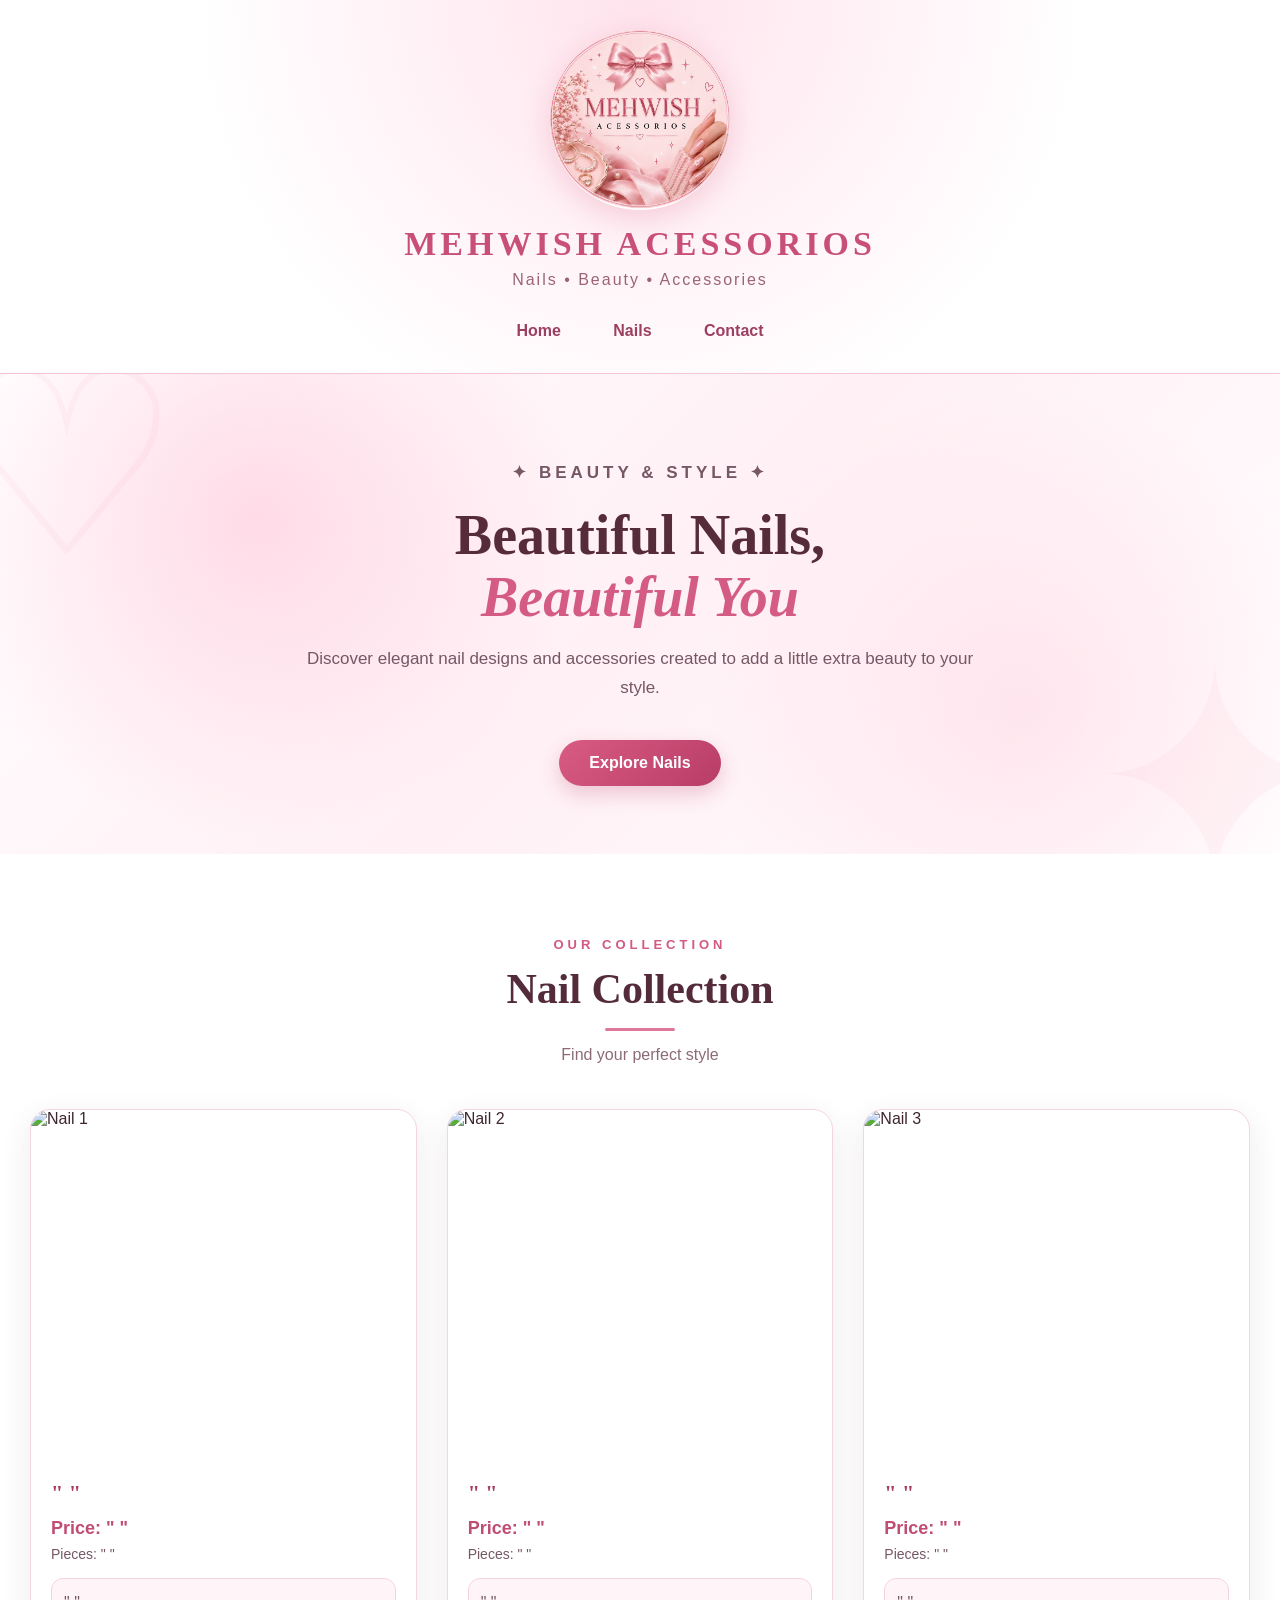
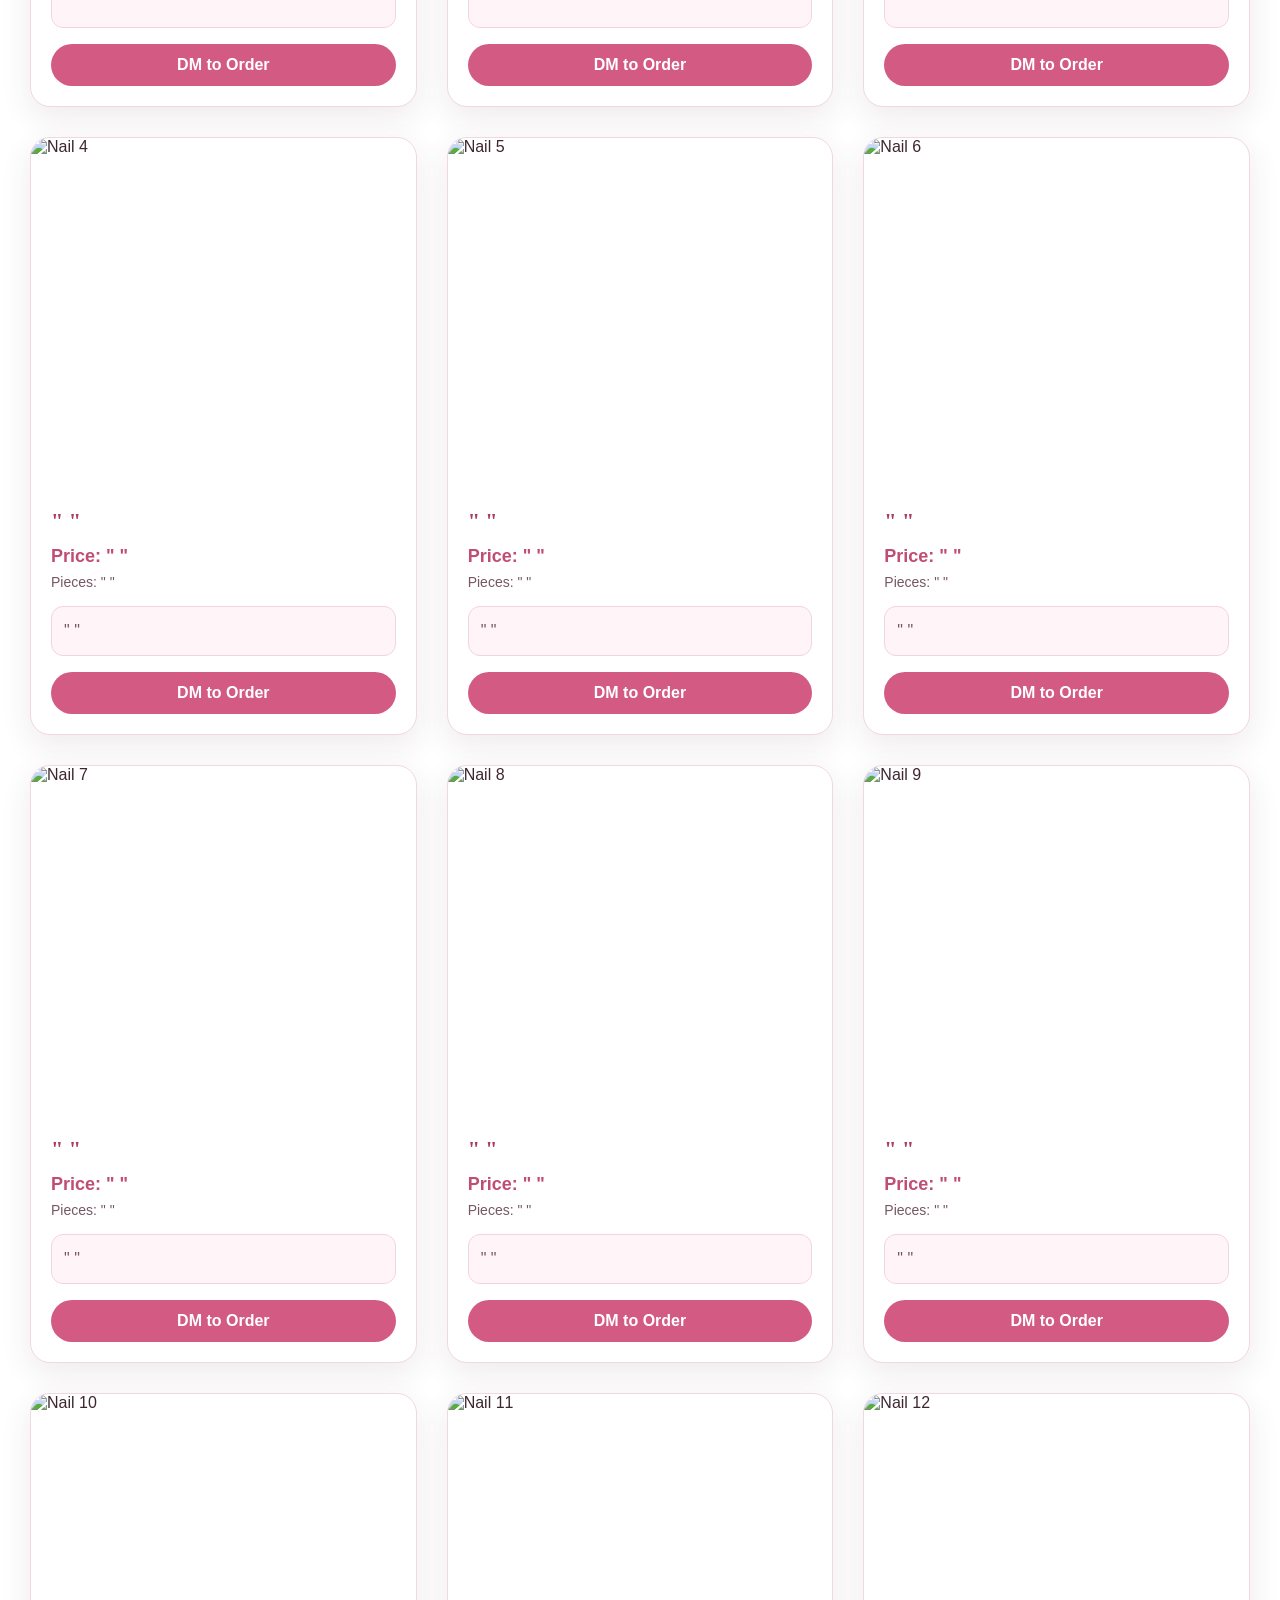
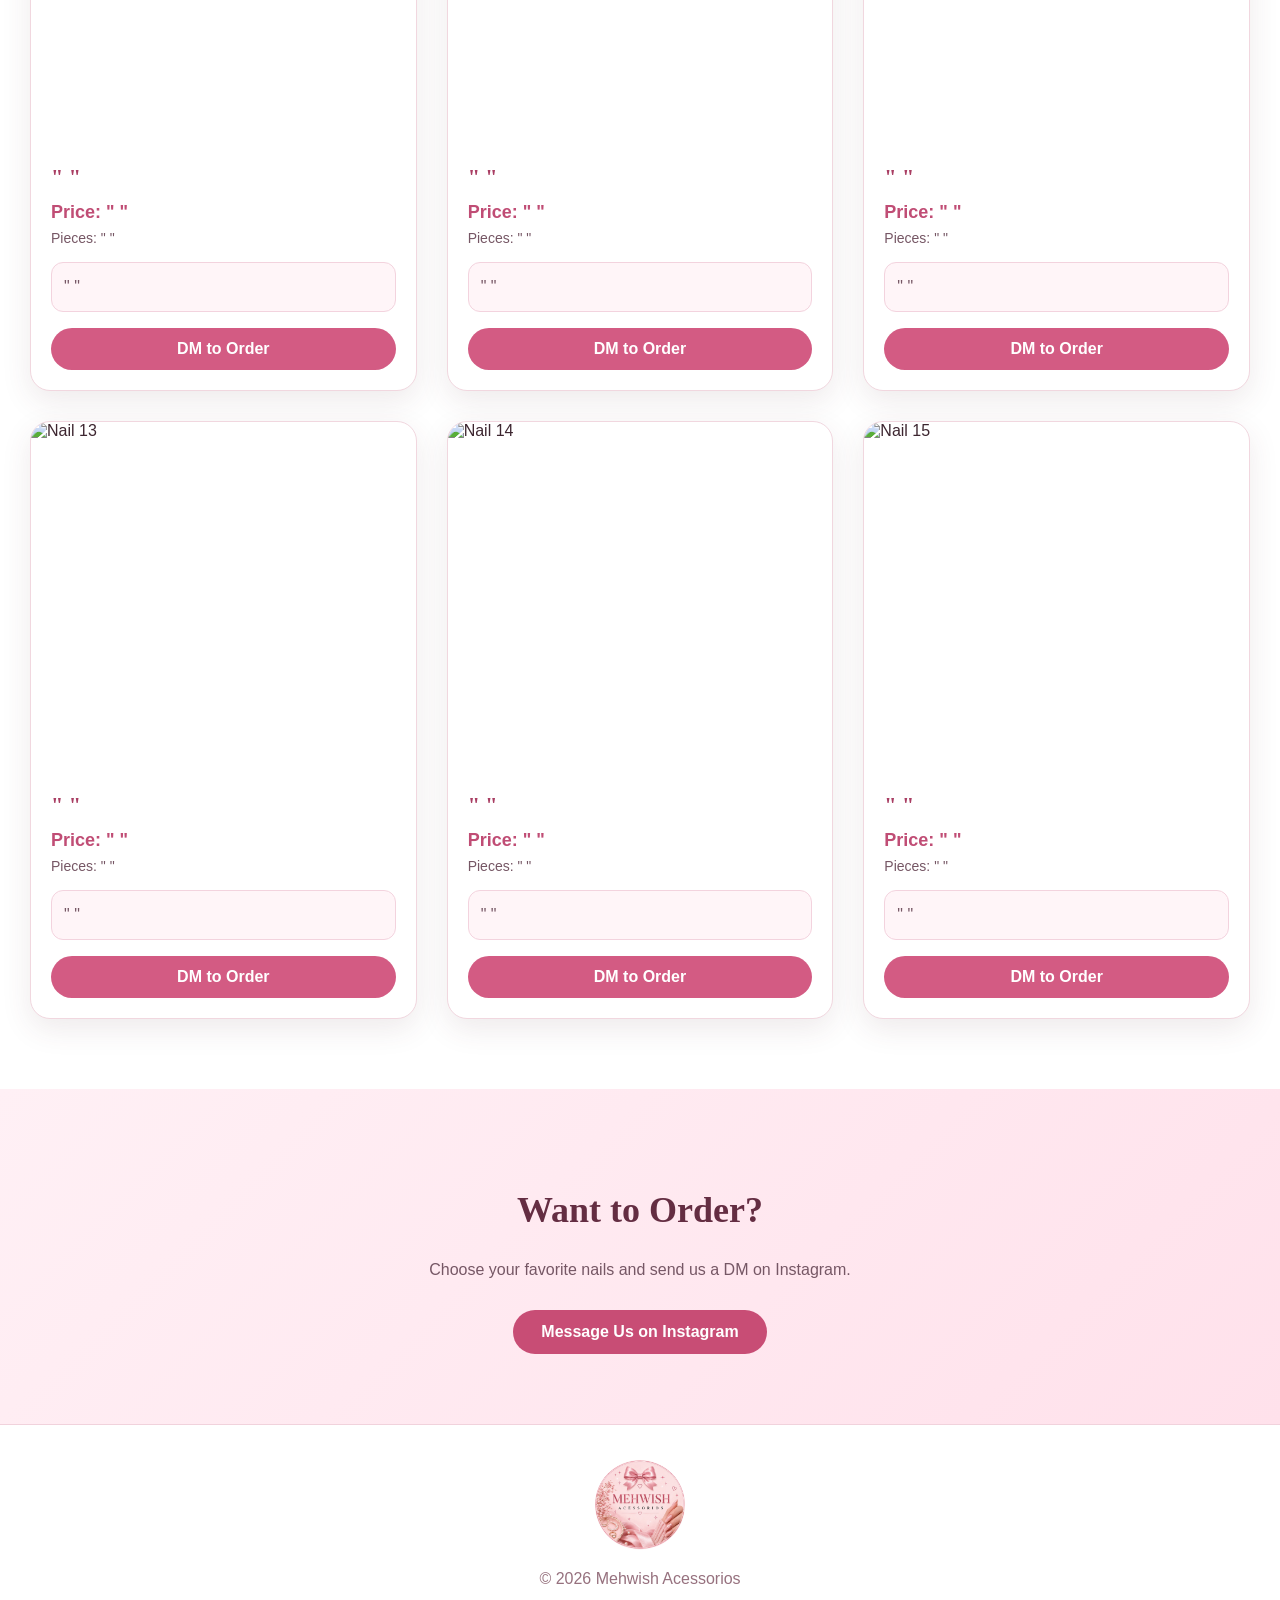
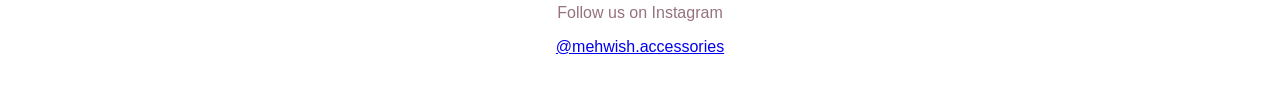
==== index.html @ 8078d049 "Update index.html" ====
<!DOCTYPE html>
<html lang="en">

<head>
  <meta charset="UTF-8">
  <meta name="viewport" content="width=device-width, initial-scale=1.0">

  <title>Mehwish Acessorios</title>

  <link rel="stylesheet" href="style.css">
</head>

<body>

<header>

  <img src="images/logo.jpg" class="logo" alt="Mehwish Acessorios">

  <h1>MEHWISH ACESSORIOS</h1>

  <p class="tagline">
    Nails • Beauty • Accessories
  </p>

  <nav>
    <a href="#home">Home</a>
    <a href="#nails">Nails</a>
    <a href="#contact">Contact</a>
  </nav>

</header>


<!-- HERO -->

<section class="hero" id="home">

  <div class="hero-content">

    <p class="small-title">
      ✦ BEAUTY & STYLE ✦
    </p>

    <h2>
      Beautiful Nails,
      <span>Beautiful You</span>
    </h2>

    <p>
      Discover elegant nail designs and accessories
      created to add a little extra beauty to your style.
    </p>

    <a href="#nails" class="hero-button">
      Explore Nails
    </a>

  </div>

</section>


<!-- NAIL COLLECTION -->

<section class="products" id="nails">

  <div class="section-heading">

    <p>OUR COLLECTION</p>

    <h2>Nail Collection</h2>

    <div class="line"></div>

    <span>
      Find your perfect style
    </span>

  </div>


  <div class="product-grid">


    <!-- NAIL 1 -->

    <div class="product-card">

      <img src="images/nail1.jpg" alt="Nail 1">

      <div class="product-info">

        <h3>" "</h3>

        <div class="price">
          Price: " "
        </div>

        <div class="pieces">
          Pieces: " "
        </div>

        <p>
          " "
        </p>

        <a
          href="https://www.instagram.com/mehwish.accessories/"
          class="buy-button"
          target="_blank">
          DM to Order
        </a>

      </div>

    </div>


    <!-- NAIL 2 -->

    <div class="product-card">

      <img src="images/nail2.jpg" alt="Nail 2">

      <div class="product-info">

        <h3>" "</h3>

        <div class="price">
          Price: " "
        </div>

        <div class="pieces">
          Pieces: " "
        </div>

        <p>
          " "
        </p>

        <a
          href="https://www.instagram.com/mehwish.accessories/"
          class="buy-button"
          target="_blank">
          DM to Order
        </a>

      </div>

    </div>


    <!-- NAIL 3 -->

    <div class="product-card">

      <img src="images/nail3.jpg" alt="Nail 3">

      <div class="product-info">

        <h3>" "</h3>

        <div class="price">
          Price: " "
        </div>

        <div class="pieces">
          Pieces: " "
        </div>

        <p>
          " "
        </p>

        <a
          href="https://www.instagram.com/mehwish.accessories/"
          class="buy-button"
          target="_blank">
          DM to Order
        </a>

      </div>

    </div>


    <!-- NAIL 4 -->

    <div class="product-card">

      <img src="images/nail4.jpg" alt="Nail 4">

      <div class="product-info">

        <h3>" "</h3>

        <div class="price">
          Price: " "
        </div>

        <div class="pieces">
          Pieces: " "
        </div>

        <p>
          " "
        </p>

        <a
          href="https://www.instagram.com/mehwish.accessories/"
          class="buy-button"
          target="_blank">
          DM to Order
        </a>

      </div>

    </div>


    <!-- NAIL 5 -->

    <div class="product-card">

      <img src="images/nail5.jpg" alt="Nail 5">

      <div class="product-info">

        <h3>" "</h3>

        <div class="price">
          Price: " "
        </div>

        <div class="pieces">
          Pieces: " "
        </div>

        <p>
          " "
        </p>

        <a
          href="https://www.instagram.com/mehwish.accessories/"
          class="buy-button"
          target="_blank">
          DM to Order
        </a>

      </div>

    </div>


    <!-- NAIL 6 -->

    <div class="product-card">

      <img src="images/nail6.jpg" alt="Nail 6">

      <div class="product-info">

        <h3>" "</h3>

        <div class="price">
          Price: " "
        </div>

        <div class="pieces">
          Pieces: " "
        </div>

        <p>
          " "
        </p>

        <a
          href="https://www.instagram.com/mehwish.accessories/"
          class="buy-button"
          target="_blank">
          DM to Order
        </a>

      </div>

    </div>


    <!-- NAIL 7 -->

    <div class="product-card">

      <img src="images/nail7.jpg" alt="Nail 7">

      <div class="product-info">

        <h3>" "</h3>

        <div class="price">
          Price: " "
        </div>

        <div class="pieces">
          Pieces: " "
        </div>

        <p>
          " "
        </p>

        <a
          href="https://www.instagram.com/mehwish.accessories/"
          class="buy-button"
          target="_blank">
          DM to Order
        </a>

      </div>

    </div>


    <!-- NAIL 8 -->

    <div class="product-card">

      <img src="images/nail8.jpg" alt="Nail 8">

      <div class="product-info">

        <h3>" "</h3>

        <div class="price">
          Price: " "
        </div>

        <div class="pieces">
          Pieces: " "
        </div>

        <p>
          " "
        </p>

        <a
          href="https://www.instagram.com/mehwish.accessories/"
          class="buy-button"
          target="_blank">
          DM to Order
        </a>

      </div>

    </div>


    <!-- NAIL 9 -->

    <div class="product-card">

      <img src="images/nail9.jpg" alt="Nail 9">

      <div class="product-info">

        <h3>" "</h3>

        <div class="price">
          Price: " "
        </div>

        <div class="pieces">
          Pieces: " "
        </div>

        <p>
          " "
        </p>

        <a
          href="https://www.instagram.com/mehwish.accessories/"
          class="buy-button"
          target="_blank">
          DM to Order
        </a>

      </div>

    </div>


    <!-- NAIL 10 -->

    <div class="product-card">

      <img src="images/nail10.jpg" alt="Nail 10">

      <div class="product-info">

        <h3>" "</h3>

        <div class="price">
          Price: " "
        </div>

        <div class="pieces">
          Pieces: " "
        </div>

        <p>
          " "
        </p>

        <a
          href="https://www.instagram.com/mehwish.accessories/"
          class="buy-button"
          target="_blank">
          DM to Order
        </a>

      </div>

    </div>


    <!-- NAIL 11 -->

    <div class="product-card">

      <img src="images/nail11.jpg" alt="Nail 11">

      <div class="product-info">

        <h3>" "</h3>

        <div class="price">
          Price: " "
        </div>

        <div class="pieces">
          Pieces: " "
        </div>

        <p>
          " "
        </p>

        <a
          href="https://www.instagram.com/mehwish.accessories/"
          class="buy-button"
          target="_blank">
          DM to Order
        </a>

      </div>

    </div>


    <!-- NAIL 12 -->

    <div class="product-card">

      <img src="images/nail12.jpg" alt="Nail 12">

      <div class="product-info">

        <h3>" "</h3>

        <div class="price">
          Price: " "
        </div>

        <div class="pieces">
          Pieces: " "
        </div>

        <p>
          " "
        </p>

        <a
          href="https://www.instagram.com/mehwish.accessories/"
          class="buy-button"
          target="_blank">
          DM to Order
        </a>

      </div>

    </div>


    <!-- NAIL 13 -->

    <div class="product-card">

      <img src="images/nail13.jpg" alt="Nail 13">

      <div class="product-info">

        <h3>" "</h3>

        <div class="price">
          Price: " "
        </div>

        <div class="pieces">
          Pieces: " "
        </div>

        <p>
          " "
        </p>

        <a
          href="https://www.instagram.com/mehwish.accessories/"
          class="buy-button"
          target="_blank">
          DM to Order
        </a>

      </div>

    </div>


    <!-- NAIL 14 -->

    <div class="product-card">

      <img src="images/nail14.jpg" alt="Nail 14">

      <div class="product-info">

        <h3>" "</h3>

        <div class="price">
          Price: " "
        </div>

        <div class="pieces">
          Pieces: " "
        </div>

        <p>
          " "
        </p>

        <a
          href="https://www.instagram.com/mehwish.accessories/"
          class="buy-button"
          target="_blank">
          DM to Order
        </a>

      </div>

    </div>


    <!-- NAIL 15 -->

    <div class="product-card">

      <img src="images/nail15.jpg" alt="Nail 15">

      <div class="product-info">

        <h3>" "</h3>

        <div class="price">
          Price: " "
        </div>

        <div class="pieces">
          Pieces: " "
        </div>

        <p>
          " "
        </p>

        <a
          href="https://www.instagram.com/mehwish.accessories/"
          class="buy-button"
          target="_blank">
          DM to Order
        </a>

      </div>

    </div>


  </div>

</section>


<!-- CONTACT -->

<section class="contact" id="contact">

  <h2>Want to Order?</h2>

  <p>
    Choose your favorite nails and send us a DM on Instagram.
  </p>

  <a
    href="https://www.instagram.com/mehwish.accessories/"
    class="contact-button"
    target="_blank">
    Message Us on Instagram
  </a>

</section>


<!-- FOOTER -->

<footer>

  <img src="images/logo.jpg" alt="Mehwish Acessorios">

  <p>
    © 2026 Mehwish Acessorios
  </p>

  <p>
    Follow us on Instagram
  </p>

  <a
    href="https://www.instagram.com/mehwish.accessories/"
    target="_blank">
    @mehwish.accessories
  </a>

</footer>


</body>
</html>
---- style.css ----
*{
  box-sizing:border-box;
}

html{
  scroll-behavior:smooth;
}

body{
  margin:0;
  font-family:Arial, Helvetica, sans-serif;
  background:#fffafb;
  color:#3d2630;
}


/* HEADER */

header{
  text-align:center;
  padding:30px 20px 20px;
  background:
    radial-gradient(circle at top,#ffe4ed,#ffffff 60%);
  border-bottom:1px solid #f3c5d3;
}

.logo{
  width:180px;
  height:180px;
  object-fit:cover;
  border-radius:50%;
  display:block;
  margin:0 auto 15px;
  box-shadow:0 8px 30px rgba(214,92,130,0.25);
}

header h1{
  margin:5px 0;
  font-family:Georgia,serif;
  font-size:34px;
  letter-spacing:4px;
  color:#c84f78;
}

.tagline{
  color:#9b6476;
  margin:8px 0 20px;
  letter-spacing:2px;
}


/* NAVIGATION */

nav{
  margin-top:15px;
}

nav a{
  display:inline-block;
  text-decoration:none;
  color:#9d3f61;
  font-weight:bold;
  margin:5px 12px;
  padding:8px 12px;
  border-radius:20px;
  transition:.3s;
}

nav a:hover{
  background:#f9d6e2;
  color:#b52f5b;
}


/* HERO */

.hero{
  min-height:480px;
  display:flex;
  align-items:center;
  justify-content:center;
  text-align:center;
  padding:60px 20px;

  background:
    radial-gradient(circle at 20% 30%,rgba(255,184,207,.45),transparent 30%),
    radial-gradient(circle at 80% 70%,rgba(255,211,225,.5),transparent 30%),
    linear-gradient(135deg,#fff,#fff0f5,#ffffff);

  position:relative;
  overflow:hidden;
}

.hero::before{
  content:"♡";
  position:absolute;
  font-size:260px;
  color:rgba(224,108,145,.06);
  left:-50px;
  top:-60px;
}

.hero::after{
  content:"✦";
  position:absolute;
  font-size:300px;
  color:rgba(224,108,145,.05);
  right:-60px;
  bottom:-100px;
}

.hero-content{
  max-width:700px;
  position:relative;
  z-index:2;
}

.small-title{
  color:#c34f78;
  font-weight:bold;
  letter-spacing:4px;
}

.hero h2{
  font-family:Georgia,serif;
  font-size:56px;
  line-height:1.1;
  margin:15px 0;
  color:#562b3a;
}

.hero h2 span{
  display:block;
  color:#d45c84;
  font-style:italic;
}

.hero p{
  color:#765765;
  font-size:17px;
  line-height:1.7;
}

.hero-button{
  display:inline-block;
  margin-top:20px;
  padding:14px 30px;
  background:linear-gradient(135deg,#d85b83,#b83d66);
  color:white;
  text-decoration:none;
  border-radius:30px;
  font-weight:bold;
  box-shadow:0 8px 20px rgba(184,61,102,.25);
  transition:.3s;
}

.hero-button:hover{
  transform:translateY(-3px);
  box-shadow:0 12px 25px rgba(184,61,102,.35);
}


/* SECTION */

.products{
  padding:70px 30px;
  background:#fff;
}

.section-heading{
  text-align:center;
  margin-bottom:45px;
}

.section-heading p{
  color:#d25a80;
  letter-spacing:4px;
  font-size:13px;
  font-weight:bold;
}

.section-heading h2{
  font-family:Georgia,serif;
  font-size:42px;
  color:#542b3b;
  margin:8px 0;
}

.section-heading span{
  color:#8c6b77;
}

.line{
  width:70px;
  height:3px;
  background:#df7798;
  margin:15px auto;
  border-radius:10px;
}


/* PRODUCTS */

.product-grid{
  max-width:1250px;
  margin:auto;

  display:grid;
  grid-template-columns:repeat(3,1fr);
  gap:30px;
}

.product-card{
  background:white;
  border-radius:20px;
  overflow:hidden;
  border:1px solid #f1d7df;
  box-shadow:0 10px 30px rgba(92,45,62,.10);
  transition:.35s;
}

.product-card:hover{
  transform:translateY(-8px);
  box-shadow:0 18px 40px rgba(196,79,120,.18);
}

.product-card > img{
  width:100%;
  height:350px;
  object-fit:cover;
  display:block;
}

.product-info{
  padding:20px;
}

.product-info h3{
  margin:0 0 12px;
  color:#a93e63;
  font-family:Georgia,serif;
  font-size:22px;
}

.price{
  color:#c04d75;
  font-weight:bold;
  font-size:18px;
  margin-bottom:7px;
}

.pieces{
  color:#765765;
  font-size:14px;
  margin-bottom:12px;
}

.product-info p{
  min-height:45px;
  background:#fff5f8;
  border:1px solid #f3d3de;
  border-radius:12px;
  padding:12px;
  color:#765765;
  line-height:1.5;
}


/* BUY BUTTON */

.buy-button{
  display:block;
  text-align:center;
  padding:12px;
  margin-top:15px;
  background:#d35b83;
  color:white;
  text-decoration:none;
  border-radius:25px;
  font-weight:bold;
  transition:.3s;
}

.buy-button:hover{
  background:#b83f68;
}


/* CONTACT */

.contact{
  text-align:center;
  padding:70px 20px;
  background:
    linear-gradient(135deg,#fff0f5,#ffe1eb);
}

.contact h2{
  font-family:Georgia,serif;
  color:#642d42;
  font-size:36px;
}

.contact p{
  color:#765765;
}

.contact-button{
  display:inline-block;
  margin-top:15px;
  padding:13px 28px;
  background:#c84d75;
  color:white;
  text-decoration:none;
  border-radius:25px;
  font-weight:bold;
}


/* FOOTER */

footer{
  text-align:center;
  padding:35px 20px;
  background:#fff;
  border-top:1px solid #f1d2dc;
}

footer img{
  width:90px;
  height:90px;
  object-fit:cover;
  border-radius:50%;
}

footer p{
  color:#96717e;
}


/* TABLET */

@media(max-width:900px){

  .product-grid{
    grid-template-columns:repeat(2,1fr);
  }

  .hero h2{
    font-size:45px;
  }

}


/* PHONE */

@media(max-width:600px){

  header h1{
    font-size:25px;
    letter-spacing:2px;
  }

  .logo{
    width:140px;
    height:140px;
  }

  nav a{
    margin:3px;
  }

  .hero{
    min-height:400px;
  }

  .hero h2{
    font-size:38px;
  }

  .hero p{
    font-size:15px;
  }

  .products{
    padding:50px 15px;
  }

  .section-heading h2{
    font-size:34px;
  }

  .product-grid{
    grid-template-columns:1fr;
  }

  .product-card > img{
    height:380px;
  }

}
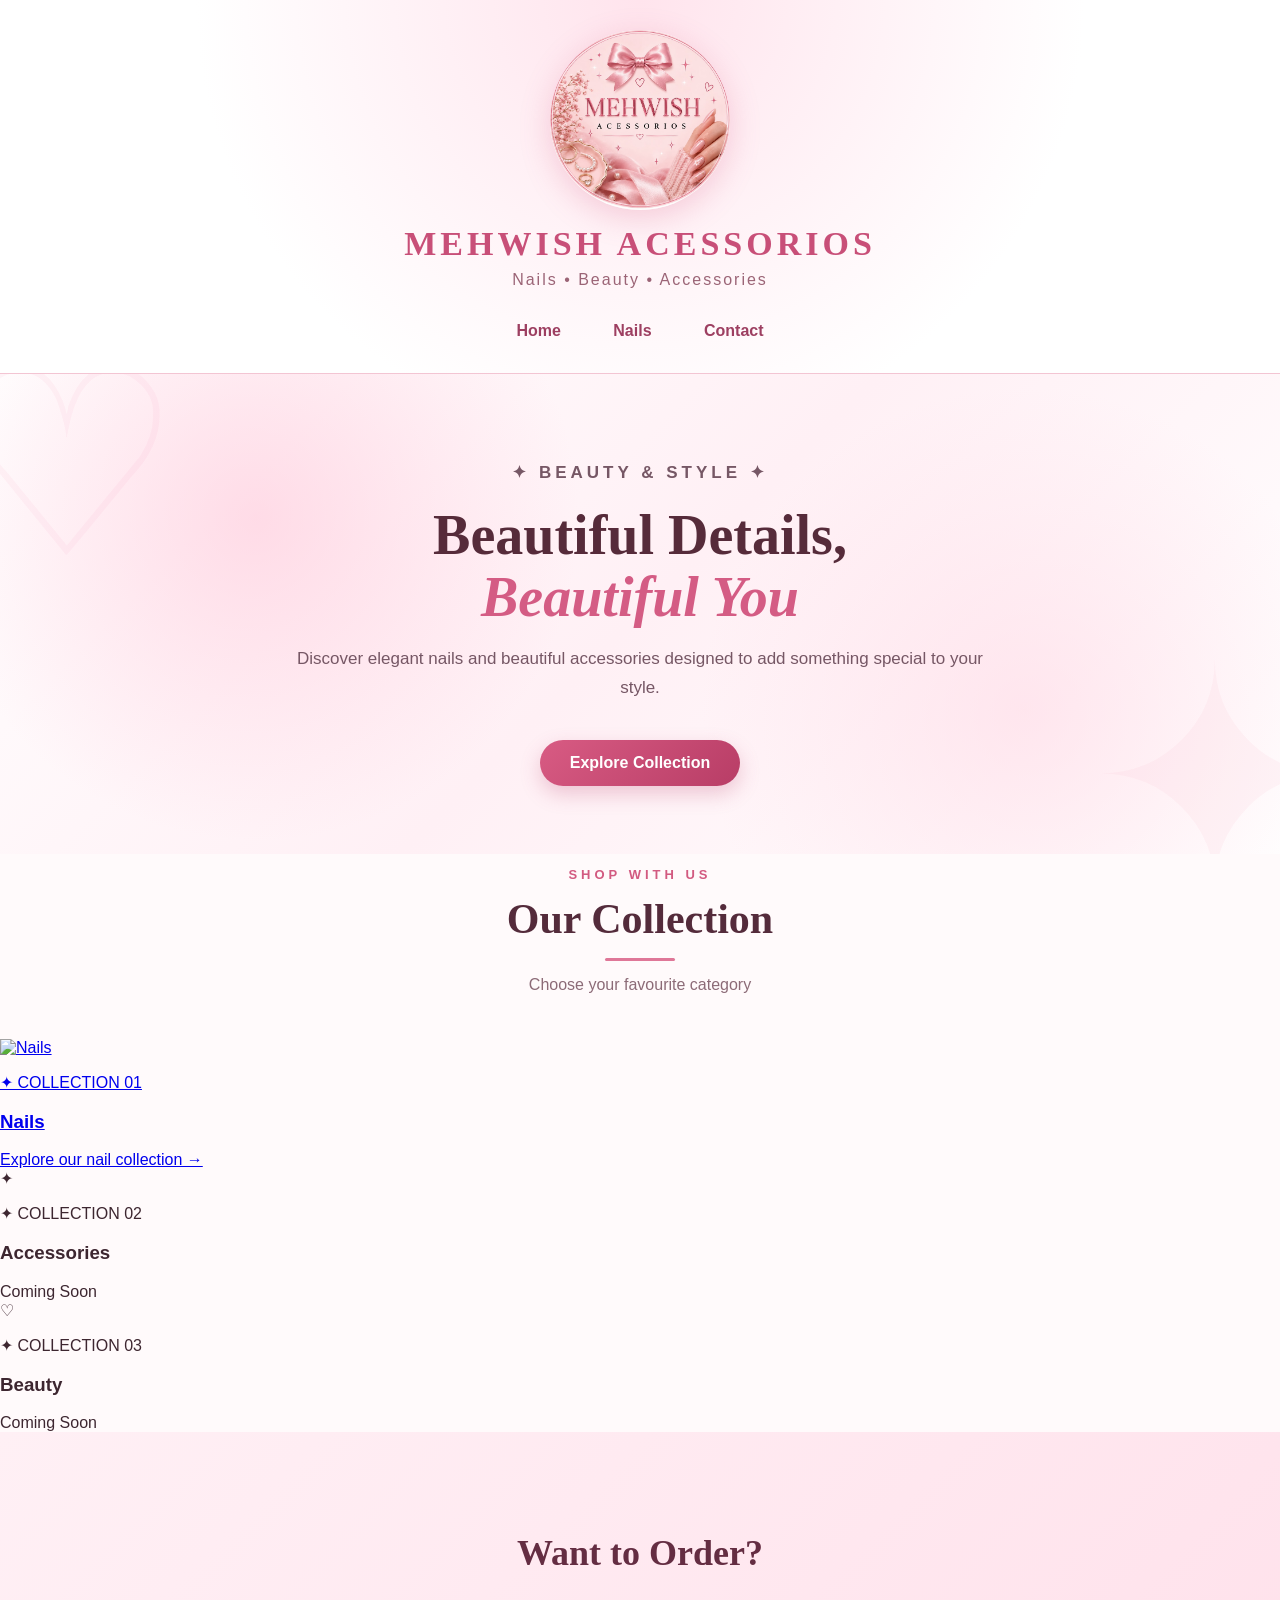
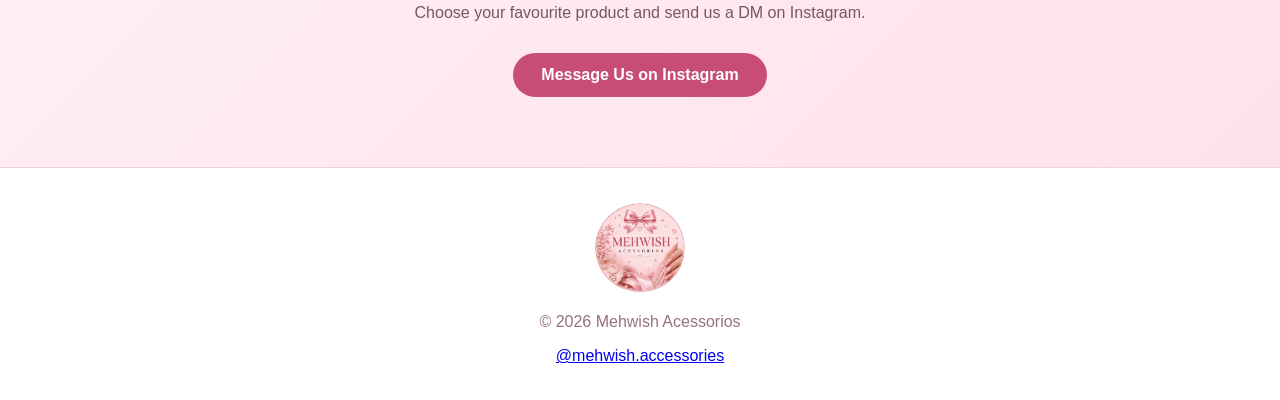
==== commit 9806f89d: "Refactor index.html for improved structure and content Updated navigation links, section titles, and" ====
--- a/index.html
+++ b/index.html
@@ -23,8 +23,8 @@
   </p>
 
   <nav>
-    <a href="#home">Home</a>
-    <a href="#nails">Nails</a>
+    <a href="index.html">Home</a>
+    <a href="nails/index.html">Nails</a>
     <a href="#contact">Contact</a>
   </nav>
 
@@ -33,7 +33,7 @@
 
 <!-- HERO -->
 
-<section class="hero" id="home">
+<section class="hero">
 
   <div class="hero-content">
 
@@ -42,17 +42,17 @@
     </p>
 
     <h2>
-      Beautiful Nails,
+      Beautiful Details,
       <span>Beautiful You</span>
     </h2>
 
     <p>
-      Discover elegant nail designs and accessories
-      created to add a little extra beauty to your style.
+      Discover elegant nails and beautiful accessories
+      designed to add something special to your style.
     </p>
 
-    <a href="#nails" class="hero-button">
-      Explore Nails
+    <a href="nails/index.html" class="hero-button">
+      Explore Collection
     </a>
 
   </div>
@@ -60,538 +60,105 @@
 </section>
 
 
-<!-- NAIL COLLECTION -->
-
-<section class="products" id="nails">
+<!-- CATEGORY -->
+
+<section class="category-section">
 
   <div class="section-heading">
 
-    <p>OUR COLLECTION</p>
-
-    <h2>Nail Collection</h2>
+    <p>SHOP WITH US</p>
+
+    <h2>Our Collection</h2>
 
     <div class="line"></div>
 
     <span>
-      Find your perfect style
+      Choose your favourite category
     </span>
 
   </div>
 
 
-  <div class="product-grid">
-
-
-    <!-- NAIL 1 -->
-
-    <div class="product-card">
-
-      <img src="images/nail1.jpg" alt="Nail 1">
-
-      <div class="product-info">
-
-        <h3>" "</h3>
-
-        <div class="price">
-          Price: " "
-        </div>
-
-        <div class="pieces">
-          Pieces: " "
-        </div>
-
-        <p>
-          " "
-        </p>
-
-        <a
-          href="https://www.instagram.com/mehwish.accessories/"
-          class="buy-button"
-          target="_blank">
-          DM to Order
-        </a>
+  <div class="category-grid">
+
+
+    <!-- NAILS -->
+
+    <a href="nails/index.html" class="category-card">
+
+      <div class="category-image">
+
+        <img
+          src="images/nail1.jpg"
+          alt="Nails">
+
+      </div>
+
+      <div class="category-content">
+
+        <p>✦ COLLECTION 01</p>
+
+        <h3>Nails</h3>
+
+        <span>
+          Explore our nail collection →
+        </span>
+
+      </div>
+
+    </a>
+
+
+    <!-- FUTURE ACCESSORIES -->
+
+    <div class="category-card coming-soon">
+
+      <div class="category-image future">
+
+        <span>✦</span>
+
+      </div>
+
+      <div class="category-content">
+
+        <p>✦ COLLECTION 02</p>
+
+        <h3>Accessories</h3>
+
+        <span>
+          Coming Soon
+        </span>
 
       </div>
 
     </div>
 
 
-    <!-- NAIL 2 -->
-
-    <div class="product-card">
-
-      <img src="images/nail2.jpg" alt="Nail 2">
-
-      <div class="product-info">
-
-        <h3>" "</h3>
-
-        <div class="price">
-          Price: " "
-        </div>
-
-        <div class="pieces">
-          Pieces: " "
-        </div>
-
-        <p>
-          " "
-        </p>
-
-        <a
-          href="https://www.instagram.com/mehwish.accessories/"
-          class="buy-button"
-          target="_blank">
-          DM to Order
-        </a>
+    <!-- FUTURE COLLECTION -->
+
+    <div class="category-card coming-soon">
+
+      <div class="category-image future">
+
+        <span>♡</span>
+
+      </div>
+
+      <div class="category-content">
+
+        <p>✦ COLLECTION 03</p>
+
+        <h3>Beauty</h3>
+
+        <span>
+          Coming Soon
+        </span>
 
       </div>
 
     </div>
 
 
-    <!-- NAIL 3 -->
-
-    <div class="product-card">
-
-      <img src="images/nail3.jpg" alt="Nail 3">
-
-      <div class="product-info">
-
-        <h3>" "</h3>
-
-        <div class="price">
-          Price: " "
-        </div>
-
-        <div class="pieces">
-          Pieces: " "
-        </div>
-
-        <p>
-          " "
-        </p>
-
-        <a
-          href="https://www.instagram.com/mehwish.accessories/"
-          class="buy-button"
-          target="_blank">
-          DM to Order
-        </a>
-
-      </div>
-
-    </div>
-
-
-    <!-- NAIL 4 -->
-
-    <div class="product-card">
-
-      <img src="images/nail4.jpg" alt="Nail 4">
-
-      <div class="product-info">
-
-        <h3>" "</h3>
-
-        <div class="price">
-          Price: " "
-        </div>
-
-        <div class="pieces">
-          Pieces: " "
-        </div>
-
-        <p>
-          " "
-        </p>
-
-        <a
-          href="https://www.instagram.com/mehwish.accessories/"
-          class="buy-button"
-          target="_blank">
-          DM to Order
-        </a>
-
-      </div>
-
-    </div>
-
-
-    <!-- NAIL 5 -->
-
-    <div class="product-card">
-
-      <img src="images/nail5.jpg" alt="Nail 5">
-
-      <div class="product-info">
-
-        <h3>" "</h3>
-
-        <div class="price">
-          Price: " "
-        </div>
-
-        <div class="pieces">
-          Pieces: " "
-        </div>
-
-        <p>
-          " "
-        </p>
-
-        <a
-          href="https://www.instagram.com/mehwish.accessories/"
-          class="buy-button"
-          target="_blank">
-          DM to Order
-        </a>
-
-      </div>
-
-    </div>
-
-
-    <!-- NAIL 6 -->
-
-    <div class="product-card">
-
-      <img src="images/nail6.jpg" alt="Nail 6">
-
-      <div class="product-info">
-
-        <h3>" "</h3>
-
-        <div class="price">
-          Price: " "
-        </div>
-
-        <div class="pieces">
-          Pieces: " "
-        </div>
-
-        <p>
-          " "
-        </p>
-
-        <a
-          href="https://www.instagram.com/mehwish.accessories/"
-          class="buy-button"
-          target="_blank">
-          DM to Order
-        </a>
-
-      </div>
-
-    </div>
-
-
-    <!-- NAIL 7 -->
-
-    <div class="product-card">
-
-      <img src="images/nail7.jpg" alt="Nail 7">
-
-      <div class="product-info">
-
-        <h3>" "</h3>
-
-        <div class="price">
-          Price: " "
-        </div>
-
-        <div class="pieces">
-          Pieces: " "
-        </div>
-
-        <p>
-          " "
-        </p>
-
-        <a
-          href="https://www.instagram.com/mehwish.accessories/"
-          class="buy-button"
-          target="_blank">
-          DM to Order
-        </a>
-
-      </div>
-
-    </div>
-
-
-    <!-- NAIL 8 -->
-
-    <div class="product-card">
-
-      <img src="images/nail8.jpg" alt="Nail 8">
-
-      <div class="product-info">
-
-        <h3>" "</h3>
-
-        <div class="price">
-          Price: " "
-        </div>
-
-        <div class="pieces">
-          Pieces: " "
-        </div>
-
-        <p>
-          " "
-        </p>
-
-        <a
-          href="https://www.instagram.com/mehwish.accessories/"
-          class="buy-button"
-          target="_blank">
-          DM to Order
-        </a>
-
-      </div>
-
-    </div>
-
-
-    <!-- NAIL 9 -->
-
-    <div class="product-card">
-
-      <img src="images/nail9.jpg" alt="Nail 9">
-
-      <div class="product-info">
-
-        <h3>" "</h3>
-
-        <div class="price">
-          Price: " "
-        </div>
-
-        <div class="pieces">
-          Pieces: " "
-        </div>
-
-        <p>
-          " "
-        </p>
-
-        <a
-          href="https://www.instagram.com/mehwish.accessories/"
-          class="buy-button"
-          target="_blank">
-          DM to Order
-        </a>
-
-      </div>
-
-    </div>
-
-
-    <!-- NAIL 10 -->
-
-    <div class="product-card">
-
-      <img src="images/nail10.jpg" alt="Nail 10">
-
-      <div class="product-info">
-
-        <h3>" "</h3>
-
-        <div class="price">
-          Price: " "
-        </div>
-
-        <div class="pieces">
-          Pieces: " "
-        </div>
-
-        <p>
-          " "
-        </p>
-
-        <a
-          href="https://www.instagram.com/mehwish.accessories/"
-          class="buy-button"
-          target="_blank">
-          DM to Order
-        </a>
-
-      </div>
-
-    </div>
-
-
-    <!-- NAIL 11 -->
-
-    <div class="product-card">
-
-      <img src="images/nail11.jpg" alt="Nail 11">
-
-      <div class="product-info">
-
-        <h3>" "</h3>
-
-        <div class="price">
-          Price: " "
-        </div>
-
-        <div class="pieces">
-          Pieces: " "
-        </div>
-
-        <p>
-          " "
-        </p>
-
-        <a
-          href="https://www.instagram.com/mehwish.accessories/"
-          class="buy-button"
-          target="_blank">
-          DM to Order
-        </a>
-
-      </div>
-
-    </div>
-
-
-    <!-- NAIL 12 -->
-
-    <div class="product-card">
-
-      <img src="images/nail12.jpg" alt="Nail 12">
-
-      <div class="product-info">
-
-        <h3>" "</h3>
-
-        <div class="price">
-          Price: " "
-        </div>
-
-        <div class="pieces">
-          Pieces: " "
-        </div>
-
-        <p>
-          " "
-        </p>
-
-        <a
-          href="https://www.instagram.com/mehwish.accessories/"
-          class="buy-button"
-          target="_blank">
-          DM to Order
-        </a>
-
-      </div>
-
-    </div>
-
-
-    <!-- NAIL 13 -->
-
-    <div class="product-card">
-
-      <img src="images/nail13.jpg" alt="Nail 13">
-
-      <div class="product-info">
-
-        <h3>" "</h3>
-
-        <div class="price">
-          Price: " "
-        </div>
-
-        <div class="pieces">
-          Pieces: " "
-        </div>
-
-        <p>
-          " "
-        </p>
-
-        <a
-          href="https://www.instagram.com/mehwish.accessories/"
-          class="buy-button"
-          target="_blank">
-          DM to Order
-        </a>
-
-      </div>
-
-    </div>
-
-
-    <!-- NAIL 14 -->
-
-    <div class="product-card">
-
-      <img src="images/nail14.jpg" alt="Nail 14">
-
-      <div class="product-info">
-
-        <h3>" "</h3>
-
-        <div class="price">
-          Price: " "
-        </div>
-
-        <div class="pieces">
-          Pieces: " "
-        </div>
-
-        <p>
-          " "
-        </p>
-
-        <a
-          href="https://www.instagram.com/mehwish.accessories/"
-          class="buy-button"
-          target="_blank">
-          DM to Order
-        </a>
-
-      </div>
-
-    </div>
-
-
-    <!-- NAIL 15 -->
-
-    <div class="product-card">
-
-      <img src="images/nail15.jpg" alt="Nail 15">
-
-      <div class="product-info">
-
-        <h3>" "</h3>
-
-        <div class="price">
-          Price: " "
-        </div>
-
-        <div class="pieces">
-          Pieces: " "
-        </div>
-
-        <p>
-          " "
-        </p>
-
-        <a
-          href="https://www.instagram.com/mehwish.accessories/"
-          class="buy-button"
-          target="_blank">
-          DM to Order
-        </a>
-
-      </div>
-
-    </div>
-
-
   </div>
 
 </section>
@@ -604,14 +171,16 @@
   <h2>Want to Order?</h2>
 
   <p>
-    Choose your favorite nails and send us a DM on Instagram.
+    Choose your favourite product and send us a DM on Instagram.
   </p>
 
   <a
     href="https://www.instagram.com/mehwish.accessories/"
     class="contact-button"
     target="_blank">
+
     Message Us on Instagram
+
   </a>
 
 </section>
@@ -621,20 +190,20 @@
 
 <footer>
 
-  <img src="images/logo.jpg" alt="Mehwish Acessorios">
+  <img
+    src="images/logo.jpg"
+    alt="Mehwish Acessorios">
 
   <p>
     © 2026 Mehwish Acessorios
   </p>
 
-  <p>
-    Follow us on Instagram
-  </p>
-
   <a
     href="https://www.instagram.com/mehwish.accessories/"
     target="_blank">
+
     @mehwish.accessories
+
   </a>
 
 </footer>
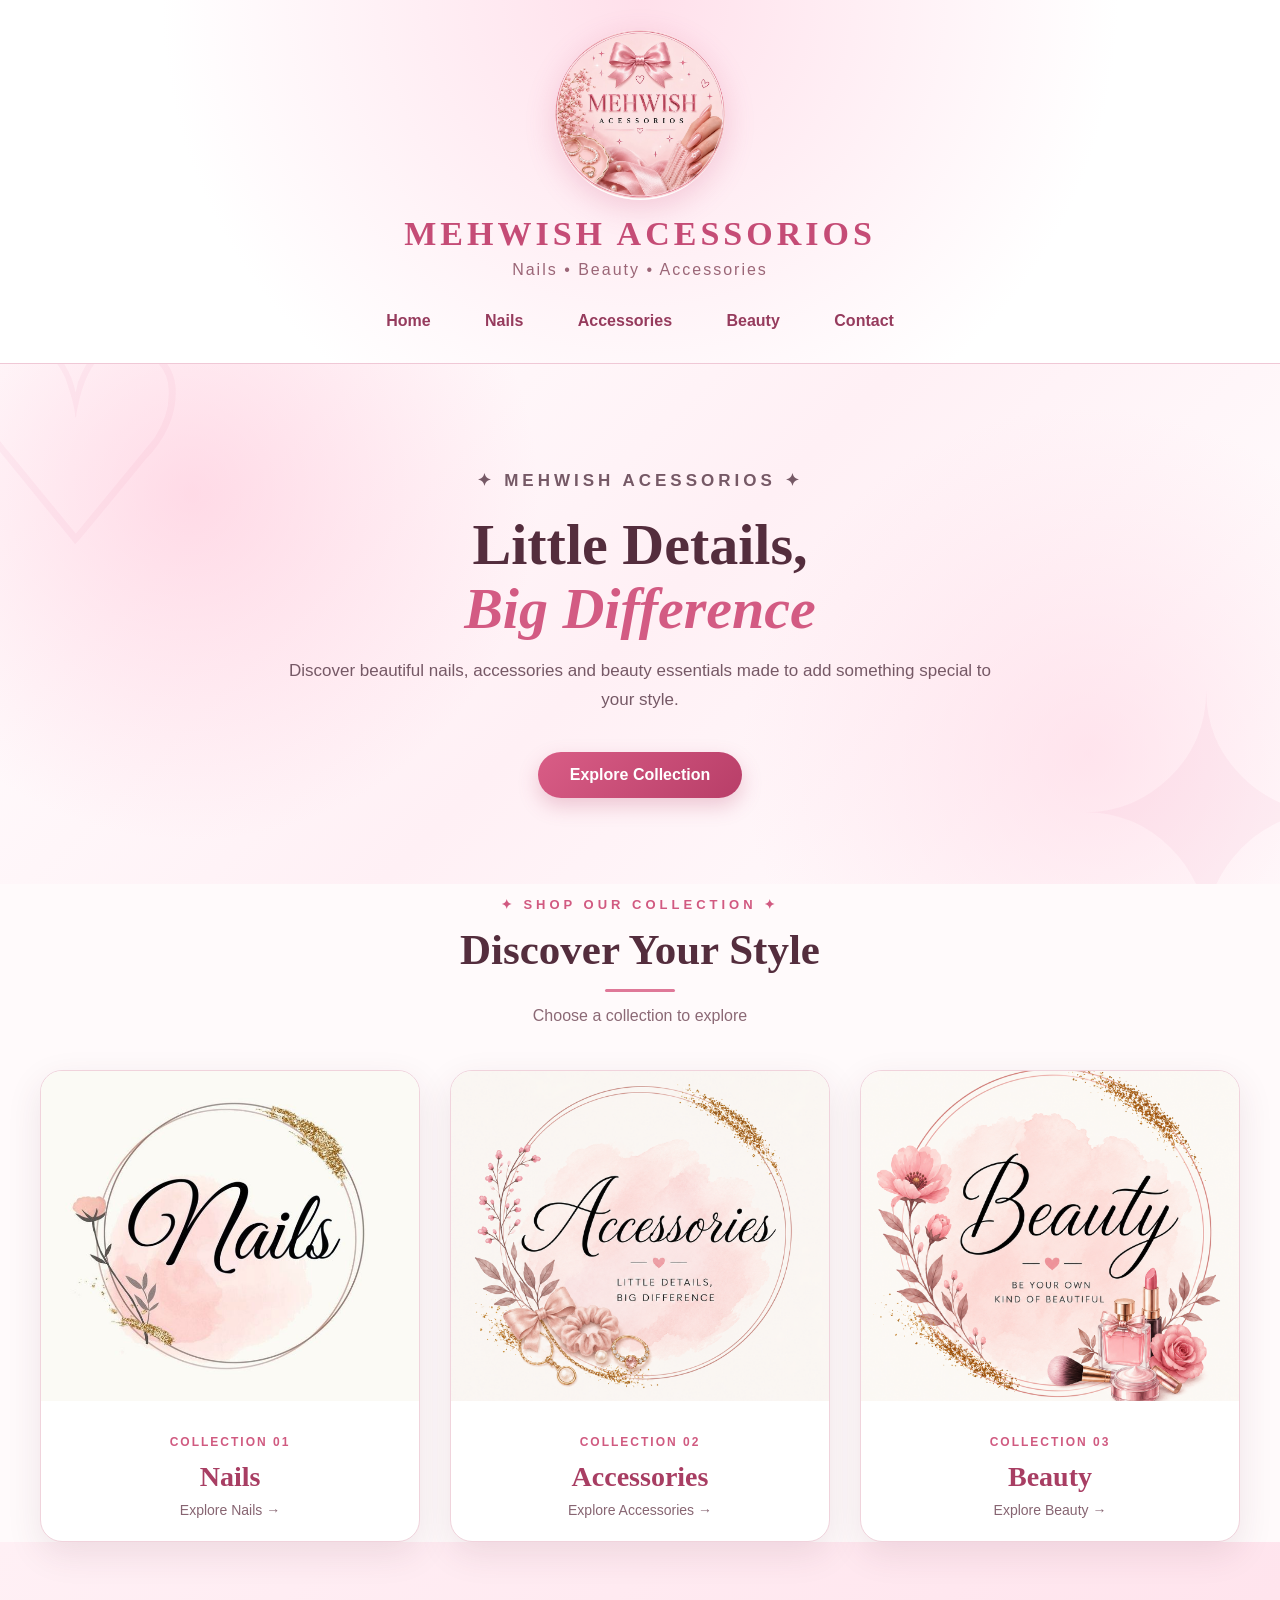
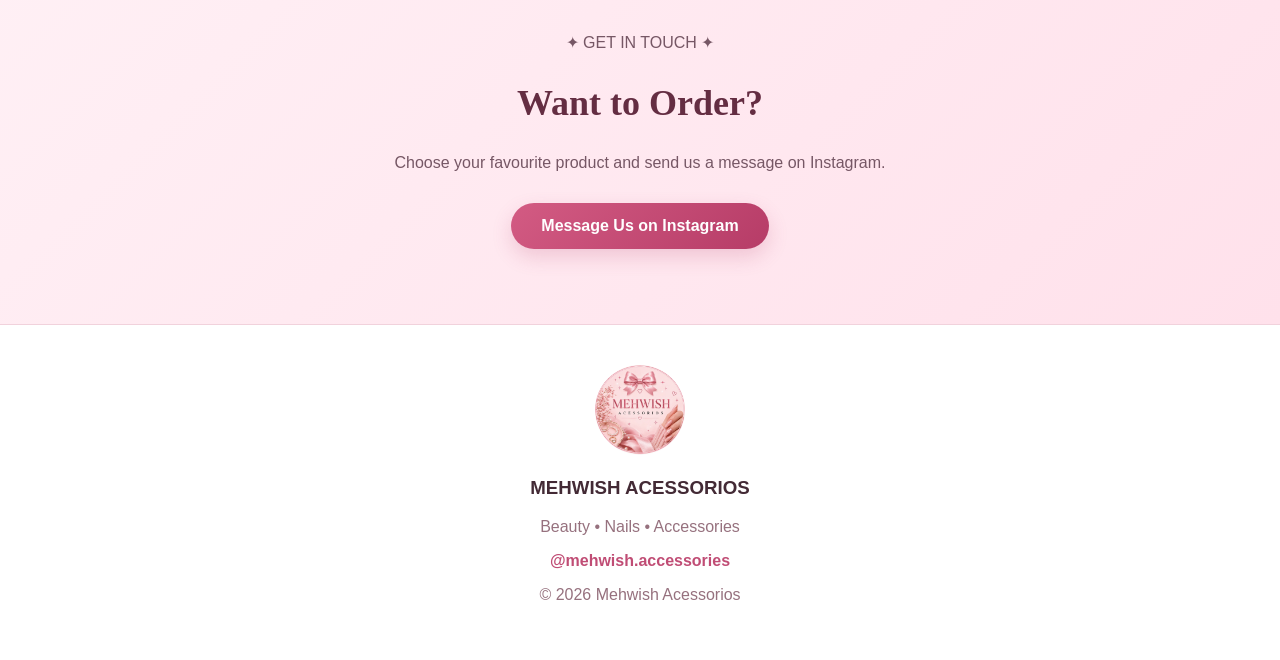
==== commit d6b1d954: "Refactor index.html for better content organization Updated various sections of the index.html file " ====
--- a/index.html
+++ b/index.html
@@ -12,9 +12,14 @@
 
 <body>
 
+<!-- HEADER -->
+
 <header>
 
-  <img src="images/logo.jpg" class="logo" alt="Mehwish Acessorios">
+  <img
+    src="images/logo.jpg"
+    class="logo"
+    alt="Mehwish Acessorios">
 
   <h1>MEHWISH ACESSORIOS</h1>
 
@@ -23,9 +28,17 @@
   </p>
 
   <nav>
+
     <a href="index.html">Home</a>
+
     <a href="nails/index.html">Nails</a>
+
+    <a href="accessories/index.html">Accessories</a>
+
+    <a href="beauty/index.html">Beauty</a>
+
     <a href="#contact">Contact</a>
+
   </nav>
 
 </header>
@@ -38,20 +51,21 @@
   <div class="hero-content">
 
     <p class="small-title">
-      ✦ BEAUTY & STYLE ✦
+      ✦ MEHWISH ACESSORIOS ✦
     </p>
 
     <h2>
-      Beautiful Details,
-      <span>Beautiful You</span>
+      Little Details,
+      <span>Big Difference</span>
     </h2>
 
     <p>
-      Discover elegant nails and beautiful accessories
-      designed to add something special to your style.
+      Discover beautiful nails, accessories
+      and beauty essentials made to add
+      something special to your style.
     </p>
 
-    <a href="nails/index.html" class="hero-button">
+    <a href="#collections" class="hero-button">
       Explore Collection
     </a>
 
@@ -60,20 +74,20 @@
 </section>
 
 
-<!-- CATEGORY -->
-
-<section class="category-section">
+<!-- COLLECTIONS -->
+
+<section class="collections" id="collections">
 
   <div class="section-heading">
 
-    <p>SHOP WITH US</p>
-
-    <h2>Our Collection</h2>
+    <p>✦ SHOP OUR COLLECTION ✦</p>
+
+    <h2>Discover Your Style</h2>
 
     <div class="line"></div>
 
     <span>
-      Choose your favourite category
+      Choose a collection to explore
     </span>
 
   </div>
@@ -84,24 +98,26 @@
 
     <!-- NAILS -->
 
-    <a href="nails/index.html" class="category-card">
+    <a
+      href="nails/index.html"
+      class="category-card">
 
       <div class="category-image">
 
         <img
-          src="images/nail1.jpg"
-          alt="Nails">
+          src="images/nails-cover.jpg"
+          alt="Nails Collection">
 
       </div>
 
       <div class="category-content">
 
-        <p>✦ COLLECTION 01</p>
+        <p>COLLECTION 01</p>
 
         <h3>Nails</h3>
 
         <span>
-          Explore our nail collection →
+          Explore Nails →
         </span>
 
       </div>
@@ -109,54 +125,62 @@
     </a>
 
 
-    <!-- FUTURE ACCESSORIES -->
-
-    <div class="category-card coming-soon">
-
-      <div class="category-image future">
-
-        <span>✦</span>
+    <!-- ACCESSORIES -->
+
+    <a
+      href="accessories/index.html"
+      class="category-card">
+
+      <div class="category-image">
+
+        <img
+          src="images/accessories-cover.jpg"
+          alt="Accessories Collection">
 
       </div>
 
       <div class="category-content">
 
-        <p>✦ COLLECTION 02</p>
+        <p>COLLECTION 02</p>
 
         <h3>Accessories</h3>
 
         <span>
-          Coming Soon
+          Explore Accessories →
         </span>
 
       </div>
 
-    </div>
-
-
-    <!-- FUTURE COLLECTION -->
-
-    <div class="category-card coming-soon">
-
-      <div class="category-image future">
-
-        <span>♡</span>
+    </a>
+
+
+    <!-- BEAUTY -->
+
+    <a
+      href="beauty/index.html"
+      class="category-card">
+
+      <div class="category-image">
+
+        <img
+          src="images/beauty-cover.jpg"
+          alt="Beauty Collection">
 
       </div>
 
       <div class="category-content">
 
-        <p>✦ COLLECTION 03</p>
+        <p>COLLECTION 03</p>
 
         <h3>Beauty</h3>
 
         <span>
-          Coming Soon
+          Explore Beauty →
         </span>
 
       </div>
 
-    </div>
+    </a>
 
 
   </div>
@@ -168,20 +192,27 @@
 
 <section class="contact" id="contact">
 
-  <h2>Want to Order?</h2>
-
-  <p>
-    Choose your favourite product and send us a DM on Instagram.
-  </p>
-
-  <a
-    href="https://www.instagram.com/mehwish.accessories/"
-    class="contact-button"
-    target="_blank">
-
-    Message Us on Instagram
-
-  </a>
+  <div class="contact-inner">
+
+    <p>✦ GET IN TOUCH ✦</p>
+
+    <h2>Want to Order?</h2>
+
+    <p>
+      Choose your favourite product
+      and send us a message on Instagram.
+    </p>
+
+    <a
+      href="https://www.instagram.com/mehwish.accessories/"
+      class="contact-button"
+      target="_blank">
+
+      Message Us on Instagram
+
+    </a>
+
+  </div>
 
 </section>
 
@@ -194,8 +225,12 @@
     src="images/logo.jpg"
     alt="Mehwish Acessorios">
 
+  <h3>
+    MEHWISH ACESSORIOS
+  </h3>
+
   <p>
-    © 2026 Mehwish Acessorios
+    Beauty • Nails • Accessories
   </p>
 
   <a
@@ -206,8 +241,13 @@
 
   </a>
 
+  <p class="copyright">
+    © 2026 Mehwish Acessorios
+  </p>
+
 </footer>
 
 
 </body>
+
 </html>
--- a/style.css
+++ b/style.css
@@ -10,46 +10,68 @@
   margin:0;
   font-family:Arial, Helvetica, sans-serif;
   background:#fffafb;
-  color:#3d2630;
-}
-
-
-/* HEADER */
+  color:#432a35;
+}
+
+
+/* =========================
+   HEADER
+========================= */
 
 header{
   text-align:center;
   padding:30px 20px 20px;
+
   background:
-    radial-gradient(circle at top,#ffe4ed,#ffffff 60%);
-  border-bottom:1px solid #f3c5d3;
+    radial-gradient(
+      circle at top,
+      #ffe0eb,
+      #ffffff 65%
+    );
+
+  border-bottom:1px solid #f0c8d6;
 }
 
 .logo{
-  width:180px;
-  height:180px;
+  width:170px;
+  height:170px;
+
   object-fit:cover;
+
   border-radius:50%;
+
   display:block;
+
   margin:0 auto 15px;
-  box-shadow:0 8px 30px rgba(214,92,130,0.25);
+
+  box-shadow:
+    0 8px 30px rgba(207,75,119,.22);
 }
 
 header h1{
   margin:5px 0;
+
   font-family:Georgia,serif;
+
   font-size:34px;
+
   letter-spacing:4px;
-  color:#c84f78;
+
+  color:#c54c76;
 }
 
 .tagline{
-  color:#9b6476;
+  color:#9b6677;
+
   margin:8px 0 20px;
+
   letter-spacing:2px;
 }
 
 
-/* NAVIGATION */
+/* =========================
+   NAVIGATION
+========================= */
 
 nav{
   margin-top:15px;
@@ -57,177 +79,426 @@
 
 nav a{
   display:inline-block;
+
   text-decoration:none;
-  color:#9d3f61;
-  font-weight:bold;
+
+  color:#963b5d;
+
+  font-weight:bold;
+
   margin:5px 12px;
-  padding:8px 12px;
-  border-radius:20px;
+
+  padding:8px 13px;
+
+  border-radius:25px;
+
   transition:.3s;
 }
 
 nav a:hover{
-  background:#f9d6e2;
-  color:#b52f5b;
-}
-
-
-/* HERO */
+  background:#f8d5e1;
+
+  color:#b72e5b;
+}
+
+
+/* =========================
+   HERO
+========================= */
 
 .hero{
-  min-height:480px;
+  min-height:520px;
+
   display:flex;
+
   align-items:center;
+
   justify-content:center;
+
   text-align:center;
-  padding:60px 20px;
+
+  padding:70px 20px;
+
+  position:relative;
+
+  overflow:hidden;
 
   background:
-    radial-gradient(circle at 20% 30%,rgba(255,184,207,.45),transparent 30%),
-    radial-gradient(circle at 80% 70%,rgba(255,211,225,.5),transparent 30%),
-    linear-gradient(135deg,#fff,#fff0f5,#ffffff);
-
-  position:relative;
-  overflow:hidden;
+
+    radial-gradient(
+      circle at 15% 25%,
+      rgba(255,180,205,.45),
+      transparent 30%
+    ),
+
+    radial-gradient(
+      circle at 85% 75%,
+      rgba(255,210,225,.55),
+      transparent 30%
+    ),
+
+    linear-gradient(
+      135deg,
+      #ffffff,
+      #fff0f5,
+      #ffffff
+    );
 }
 
 .hero::before{
   content:"♡";
+
   position:absolute;
-  font-size:260px;
-  color:rgba(224,108,145,.06);
+
   left:-50px;
-  top:-60px;
+
+  top:-80px;
+
+  font-size:280px;
+
+  color:rgba(215,91,132,.06);
 }
 
 .hero::after{
   content:"✦";
+
   position:absolute;
-  font-size:300px;
-  color:rgba(224,108,145,.05);
+
   right:-60px;
-  bottom:-100px;
+
+  bottom:-120px;
+
+  font-size:320px;
+
+  color:rgba(215,91,132,.06);
 }
 
 .hero-content{
-  max-width:700px;
+  max-width:720px;
+
   position:relative;
+
   z-index:2;
 }
 
 .small-title{
-  color:#c34f78;
-  font-weight:bold;
+  color:#c44d76;
+
+  font-weight:bold;
+
   letter-spacing:4px;
 }
 
 .hero h2{
   font-family:Georgia,serif;
-  font-size:56px;
+
+  font-size:58px;
+
   line-height:1.1;
+
   margin:15px 0;
-  color:#562b3a;
+
+  color:#542d3d;
 }
 
 .hero h2 span{
   display:block;
-  color:#d45c84;
+
+  color:#d35b83;
+
   font-style:italic;
 }
 
 .hero p{
-  color:#765765;
+  color:#765966;
+
   font-size:17px;
+
   line-height:1.7;
 }
 
 .hero-button{
   display:inline-block;
+
   margin-top:20px;
-  padding:14px 30px;
-  background:linear-gradient(135deg,#d85b83,#b83d66);
+
+  padding:14px 32px;
+
+  background:
+    linear-gradient(
+      135deg,
+      #d95d86,
+      #b83e68
+    );
+
   color:white;
+
   text-decoration:none;
+
   border-radius:30px;
-  font-weight:bold;
-  box-shadow:0 8px 20px rgba(184,61,102,.25);
+
+  font-weight:bold;
+
+  box-shadow:
+    0 8px 20px rgba(184,62,104,.25);
+
   transition:.3s;
 }
 
 .hero-button:hover{
-  transform:translateY(-3px);
-  box-shadow:0 12px 25px rgba(184,61,102,.35);
-}
-
-
-/* SECTION */
-
-.products{
-  padding:70px 30px;
-  background:#fff;
+  transform:translateY(-4px);
+
+  box-shadow:
+    0 13px 28px rgba(184,62,104,.35);
+}
+
+
+/* =========================
+   SECTION HEADING
+========================= */
+
+.category-section{
+  padding:75px 25px;
+
+  background:#ffffff;
 }
 
 .section-heading{
   text-align:center;
+
   margin-bottom:45px;
 }
 
 .section-heading p{
-  color:#d25a80;
+  color:#d15980;
+
   letter-spacing:4px;
+
   font-size:13px;
+
   font-weight:bold;
 }
 
 .section-heading h2{
   font-family:Georgia,serif;
-  font-size:42px;
-  color:#542b3b;
+
+  font-size:43px;
+
+  color:#542d3d;
+
   margin:8px 0;
 }
 
 .section-heading span{
-  color:#8c6b77;
+  color:#8b6975;
 }
 
 .line{
   width:70px;
+
   height:3px;
-  background:#df7798;
+
+  background:#df7898;
+
   margin:15px auto;
+
   border-radius:10px;
 }
 
 
-/* PRODUCTS */
+/* =========================
+   CATEGORY CARDS
+========================= */
+
+.category-grid{
+  max-width:1200px;
+
+  margin:auto;
+
+  display:grid;
+
+  grid-template-columns:
+    repeat(3,1fr);
+
+  gap:30px;
+}
+
+.category-card{
+  text-decoration:none;
+
+  background:#ffffff;
+
+  border-radius:22px;
+
+  overflow:hidden;
+
+  border:1px solid #f0d3dc;
+
+  box-shadow:
+    0 12px 35px
+    rgba(89,42,60,.10);
+
+  transition:.35s;
+
+  color:#432a35;
+}
+
+.category-card:hover{
+  transform:translateY(-9px);
+
+  box-shadow:
+    0 20px 45px
+    rgba(196,77,119,.18);
+}
+
+.category-image{
+  height:330px;
+
+  overflow:hidden;
+
+  background:#fff1f5;
+}
+
+.category-image img{
+  width:100%;
+
+  height:100%;
+
+  object-fit:cover;
+
+  display:block;
+
+  transition:.5s;
+}
+
+.category-card:hover
+.category-image img{
+  transform:scale(1.05);
+}
+
+.category-content{
+  padding:22px;
+
+  text-align:center;
+}
+
+.category-content p{
+  color:#d05a80;
+
+  font-size:12px;
+
+  font-weight:bold;
+
+  letter-spacing:2px;
+}
+
+.category-content h3{
+  margin:8px 0;
+
+  font-family:Georgia,serif;
+
+  font-size:28px;
+
+  color:#a83e63;
+}
+
+.category-content span{
+  color:#876572;
+
+  font-size:14px;
+}
+
+
+/* FUTURE CATEGORY */
+
+.coming-soon{
+  cursor:default;
+}
+
+.coming-soon:hover{
+  transform:translateY(-5px);
+}
+
+.category-image.future{
+  display:flex;
+
+  align-items:center;
+
+  justify-content:center;
+
+  background:
+    radial-gradient(
+      circle,
+      #ffe4ed,
+      #fff5f8
+    );
+}
+
+.category-image.future span{
+  font-family:Georgia,serif;
+
+  font-size:100px;
+
+  color:#d77a98;
+
+  opacity:.55;
+}
+
+
+/* =========================
+   NAIL PRODUCT PAGE
+========================= */
+
+.products{
+  padding:70px 25px;
+
+  background:#ffffff;
+}
 
 .product-grid{
   max-width:1250px;
+
   margin:auto;
 
   display:grid;
-  grid-template-columns:repeat(3,1fr);
+
+  grid-template-columns:
+    repeat(3,1fr);
+
   gap:30px;
 }
 
 .product-card{
   background:white;
+
   border-radius:20px;
+
   overflow:hidden;
-  border:1px solid #f1d7df;
-  box-shadow:0 10px 30px rgba(92,45,62,.10);
+
+  border:1px solid #f0d5de;
+
+  box-shadow:
+    0 10px 30px
+    rgba(92,45,62,.10);
+
   transition:.35s;
 }
 
 .product-card:hover{
   transform:translateY(-8px);
-  box-shadow:0 18px 40px rgba(196,79,120,.18);
+
+  box-shadow:
+    0 18px 40px
+    rgba(196,79,120,.18);
 }
 
 .product-card > img{
   width:100%;
+
   height:350px;
+
   object-fit:cover;
+
   display:block;
 }
 
@@ -237,67 +508,109 @@
 
 .product-info h3{
   margin:0 0 12px;
+
   color:#a93e63;
+
   font-family:Georgia,serif;
+
   font-size:22px;
 }
 
 .price{
   color:#c04d75;
-  font-weight:bold;
+
+  font-weight:bold;
+
   font-size:18px;
+
   margin-bottom:7px;
 }
 
 .pieces{
   color:#765765;
+
   font-size:14px;
+
   margin-bottom:12px;
 }
 
 .product-info p{
   min-height:45px;
+
   background:#fff5f8;
+
   border:1px solid #f3d3de;
+
   border-radius:12px;
+
   padding:12px;
+
   color:#765765;
+
   line-height:1.5;
 }
 
 
-/* BUY BUTTON */
+/* =========================
+   INSTAGRAM BUTTON
+========================= */
 
 .buy-button{
   display:block;
+
   text-align:center;
+
   padding:12px;
+
   margin-top:15px;
-  background:#d35b83;
+
+  background:
+    linear-gradient(
+      135deg,
+      #d65c85,
+      #b73e68
+    );
+
   color:white;
+
   text-decoration:none;
+
   border-radius:25px;
-  font-weight:bold;
+
+  font-weight:bold;
+
   transition:.3s;
 }
 
 .buy-button:hover{
-  background:#b83f68;
-}
-
-
-/* CONTACT */
+  background:#a9335b;
+
+  transform:translateY(-2px);
+}
+
+
+/* =========================
+   CONTACT
+========================= */
 
 .contact{
   text-align:center;
-  padding:70px 20px;
+
+  padding:75px 20px;
+
   background:
-    linear-gradient(135deg,#fff0f5,#ffe1eb);
+    linear-gradient(
+      135deg,
+      #fff0f5,
+      #ffe1eb
+    );
 }
 
 .contact h2{
   font-family:Georgia,serif;
+
   color:#642d42;
+
   font-size:36px;
 }
 
@@ -307,29 +620,57 @@
 
 .contact-button{
   display:inline-block;
+
   margin-top:15px;
-  padding:13px 28px;
-  background:#c84d75;
+
+  padding:14px 30px;
+
+  background:
+    linear-gradient(
+      135deg,
+      #d35b83,
+      #b63c67
+    );
+
   color:white;
+
   text-decoration:none;
+
   border-radius:25px;
-  font-weight:bold;
-}
-
-
-/* FOOTER */
+
+  font-weight:bold;
+
+  box-shadow:
+    0 8px 20px
+    rgba(182,60,103,.2);
+}
+
+.contact-button:hover{
+  transform:translateY(-2px);
+}
+
+
+/* =========================
+   FOOTER
+========================= */
 
 footer{
   text-align:center;
-  padding:35px 20px;
-  background:#fff;
+
+  padding:40px 20px;
+
+  background:#ffffff;
+
   border-top:1px solid #f1d2dc;
 }
 
 footer img{
   width:90px;
+
   height:90px;
+
   object-fit:cover;
+
   border-radius:50%;
 }
 
@@ -337,33 +678,53 @@
   color:#96717e;
 }
 
-
-/* TABLET */
+footer a{
+  color:#c04d75;
+
+  font-weight:bold;
+
+  text-decoration:none;
+}
+
+
+/* =========================
+   TABLET
+========================= */
 
 @media(max-width:900px){
 
+  .category-grid{
+    grid-template-columns:
+      repeat(2,1fr);
+  }
+
   .product-grid{
-    grid-template-columns:repeat(2,1fr);
+    grid-template-columns:
+      repeat(2,1fr);
   }
 
   .hero h2{
-    font-size:45px;
-  }
-
-}
-
-
-/* PHONE */
+    font-size:46px;
+  }
+
+}
+
+
+/* =========================
+   PHONE
+========================= */
 
 @media(max-width:600px){
 
   header h1{
     font-size:25px;
+
     letter-spacing:2px;
   }
 
   .logo{
     width:140px;
+
     height:140px;
   }
 
@@ -372,7 +733,7 @@
   }
 
   .hero{
-    min-height:400px;
+    min-height:430px;
   }
 
   .hero h2{
@@ -383,14 +744,18 @@
     font-size:15px;
   }
 
-  .products{
-    padding:50px 15px;
+  .category-section{
+    padding:55px 15px;
   }
 
   .section-heading h2{
     font-size:34px;
   }
 
+  .category-grid{
+    grid-template-columns:1fr;
+  }
+
   .product-grid{
     grid-template-columns:1fr;
   }
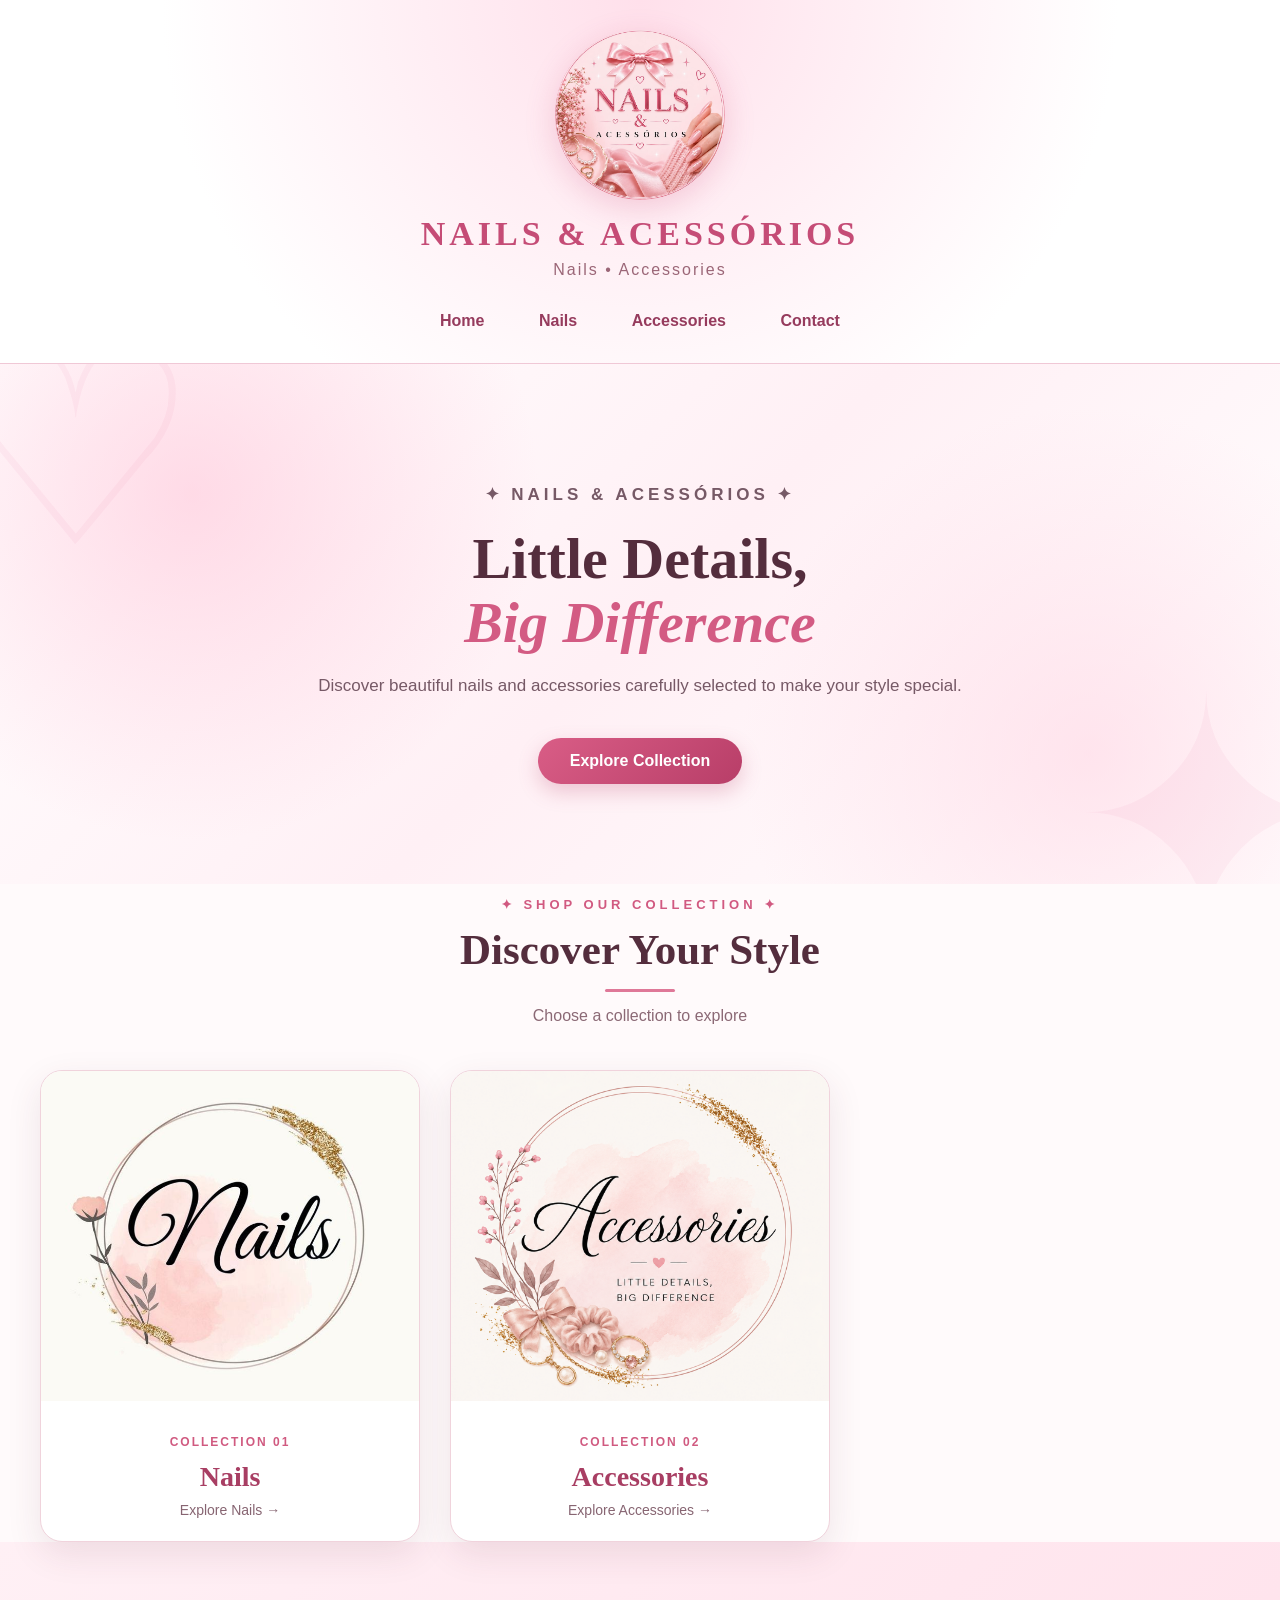
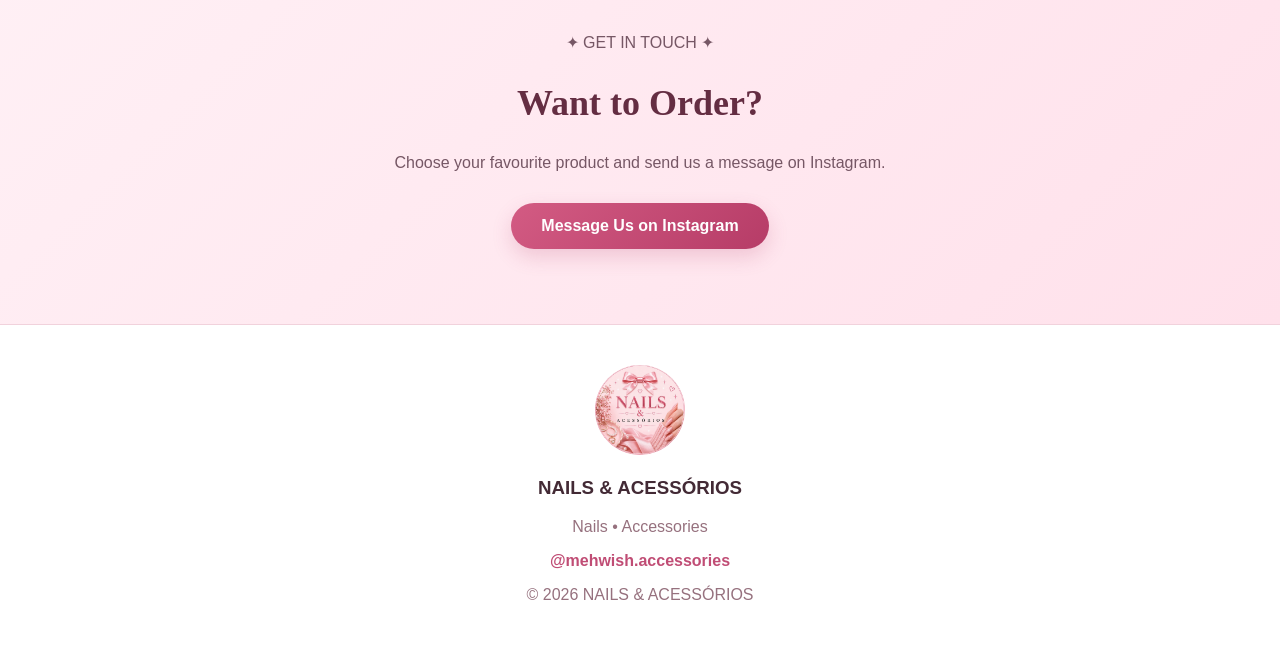
==== commit c1033112: "Update index.html" ====
--- a/index.html
+++ b/index.html
@@ -5,53 +5,41 @@
   <meta charset="UTF-8">
   <meta name="viewport" content="width=device-width, initial-scale=1.0">
 
-  <title>Mehwish Acessorios</title>
+  <title>NAILS & ACESSÓRIOS</title>
 
   <link rel="stylesheet" href="style.css">
 </head>
 
 <body>
 
-<!-- HEADER -->
-
 <header>
 
-  <img
-    src="images/logo.jpg"
-    class="logo"
-    alt="Mehwish Acessorios">
+  <img src="images/logo.jpg"
+       class="logo"
+       alt="NAILS & ACESSÓRIOS">
 
-  <h1>MEHWISH ACESSORIOS</h1>
+  <h1>NAILS & ACESSÓRIOS</h1>
 
   <p class="tagline">
-    Nails • Beauty • Accessories
+    Nails • Accessories
   </p>
 
   <nav>
-
     <a href="index.html">Home</a>
-
     <a href="nails/index.html">Nails</a>
-
     <a href="accessories/index.html">Accessories</a>
-
-    <a href="beauty/index.html">Beauty</a>
-
     <a href="#contact">Contact</a>
-
   </nav>
 
 </header>
 
-
-<!-- HERO -->
 
 <section class="hero">
 
   <div class="hero-content">
 
     <p class="small-title">
-      ✦ MEHWISH ACESSORIOS ✦
+      ✦ NAILS & ACESSÓRIOS ✦
     </p>
 
     <h2>
@@ -60,9 +48,8 @@
     </h2>
 
     <p>
-      Discover beautiful nails, accessories
-      and beauty essentials made to add
-      something special to your style.
+      Discover beautiful nails and accessories
+      carefully selected to make your style special.
     </p>
 
     <a href="#collections" class="hero-button">
@@ -73,8 +60,6 @@
 
 </section>
 
-
-<!-- COLLECTIONS -->
 
 <section class="collections" id="collections">
 
@@ -98,15 +83,13 @@
 
     <!-- NAILS -->
 
-    <a
-      href="nails/index.html"
-      class="category-card">
+    <a href="nails/index.html"
+       class="category-card">
 
       <div class="category-image">
 
-        <img
-          src="images/nails-cover.jpg"
-          alt="Nails Collection">
+        <img src="images/nails-cover.jpg"
+             alt="Nails Collection">
 
       </div>
 
@@ -127,15 +110,13 @@
 
     <!-- ACCESSORIES -->
 
-    <a
-      href="accessories/index.html"
-      class="category-card">
+    <a href="accessories/index.html"
+       class="category-card">
 
       <div class="category-image">
 
-        <img
-          src="images/accessories-cover.jpg"
-          alt="Accessories Collection">
+        <img src="images/accessories-cover.jpg"
+             alt="Accessories Collection">
 
       </div>
 
@@ -154,41 +135,10 @@
     </a>
 
 
-    <!-- BEAUTY -->
-
-    <a
-      href="beauty/index.html"
-      class="category-card">
-
-      <div class="category-image">
-
-        <img
-          src="images/beauty-cover.jpg"
-          alt="Beauty Collection">
-
-      </div>
-
-      <div class="category-content">
-
-        <p>COLLECTION 03</p>
-
-        <h3>Beauty</h3>
-
-        <span>
-          Explore Beauty →
-        </span>
-
-      </div>
-
-    </a>
-
-
   </div>
 
 </section>
 
-
-<!-- CONTACT -->
 
 <section class="contact" id="contact">
 
@@ -203,10 +153,9 @@
       and send us a message on Instagram.
     </p>
 
-    <a
-      href="https://www.instagram.com/mehwish.accessories/"
-      class="contact-button"
-      target="_blank">
+    <a href="https://www.instagram.com/mehwish.accessories/"
+       class="contact-button"
+       target="_blank">
 
       Message Us on Instagram
 
@@ -217,37 +166,31 @@
 </section>
 
 
-<!-- FOOTER -->
-
 <footer>
 
-  <img
-    src="images/logo.jpg"
-    alt="Mehwish Acessorios">
+  <img src="images/logo.jpg"
+       alt="NAILS & ACESSÓRIOS">
 
   <h3>
-    MEHWISH ACESSORIOS
+    NAILS & ACESSÓRIOS
   </h3>
 
   <p>
-    Beauty • Nails • Accessories
+    Nails • Accessories
   </p>
 
-  <a
-    href="https://www.instagram.com/mehwish.accessories/"
-    target="_blank">
+  <a href="https://www.instagram.com/mehwish.accessories/"
+     target="_blank">
 
     @mehwish.accessories
 
   </a>
 
   <p class="copyright">
-    © 2026 Mehwish Acessorios
+    © 2026 NAILS & ACESSÓRIOS
   </p>
 
 </footer>
 
-
 </body>
-
 </html>
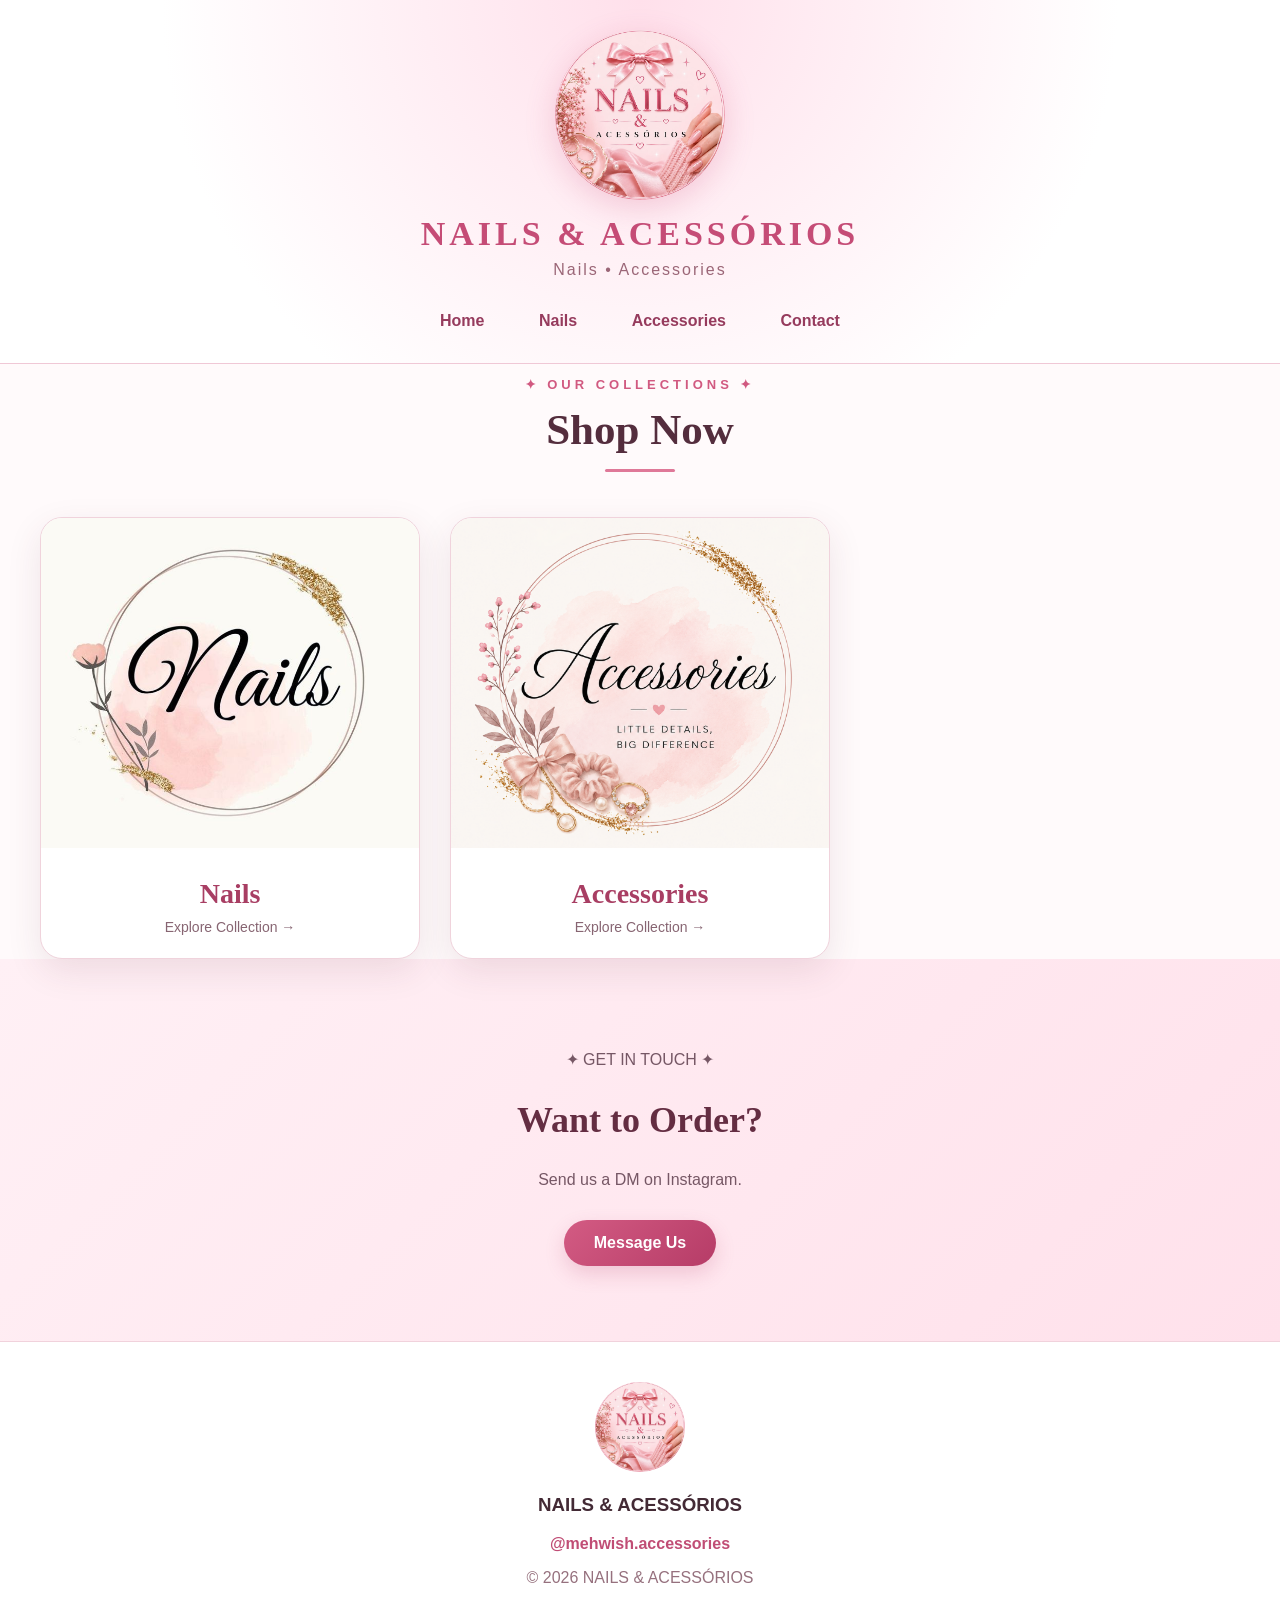
==== commit b6f7afdd: "Update index.html" ====
--- a/index.html
+++ b/index.html
@@ -2,58 +2,177 @@
 <html lang="en">
 
 <head>
+
   <meta charset="UTF-8">
-  <meta name="viewport" content="width=device-width, initial-scale=1.0">
+
+  <meta
+    name="viewport"
+    content="width=device-width, initial-scale=1.0">
 
   <title>NAILS & ACESSÓRIOS</title>
 
-  <link rel="stylesheet" href="style.css">
+  <link
+    rel="stylesheet"
+    href="style.css">
+
 </head>
 
 <body>
 
+
 <header>
 
-  <img src="images/logo.jpg"
-       class="logo"
-       alt="NAILS & ACESSÓRIOS">
-
-  <h1>NAILS & ACESSÓRIOS</h1>
+  <img
+    src="images/logo.jpg"
+    class="logo"
+    alt="NAILS & ACESSÓRIOS">
+
+  <h1>
+    NAILS & ACESSÓRIOS
+  </h1>
 
   <p class="tagline">
     Nails • Accessories
   </p>
 
   <nav>
-    <a href="index.html">Home</a>
-    <a href="nails/index.html">Nails</a>
-    <a href="accessories/index.html">Accessories</a>
-    <a href="#contact">Contact</a>
+
+    <a href="index.html">
+      Home
+    </a>
+
+    <a href="nails/index.html">
+      Nails
+    </a>
+
+    <a href="accessories/index.html">
+      Accessories
+    </a>
+
+    <a href="#contact">
+      Contact
+    </a>
+
   </nav>
 
 </header>
 
 
-<section class="hero">
-
-  <div class="hero-content">
-
-    <p class="small-title">
-      ✦ NAILS & ACESSÓRIOS ✦
+
+<section
+  class="collections"
+  id="collections">
+
+
+  <div class="section-heading">
+
+    <p>
+      ✦ OUR COLLECTIONS ✦
     </p>
 
     <h2>
-      Little Details,
-      <span>Big Difference</span>
+      Shop Now
     </h2>
 
+    <div class="line"></div>
+
+  </div>
+
+
+
+  <div class="category-grid">
+
+
+    <!-- NAILS -->
+
+    <a
+      href="nails/index.html"
+      class="category-card">
+
+      <div class="category-image">
+
+        <img
+          src="images/nails-cover.jpg"
+          alt="Nails">
+
+      </div>
+
+      <div class="category-content">
+
+        <h3>
+          Nails
+        </h3>
+
+        <span>
+          Explore Collection →
+        </span>
+
+      </div>
+
+    </a>
+
+
+
+    <!-- ACCESSORIES -->
+
+    <a
+      href="accessories/index.html"
+      class="category-card">
+
+      <div class="category-image">
+
+        <img
+          src="images/accessories-cover.jpg"
+          alt="Accessories">
+
+      </div>
+
+      <div class="category-content">
+
+        <h3>
+          Accessories
+        </h3>
+
+        <span>
+          Explore Collection →
+        </span>
+
+      </div>
+
+    </a>
+
+
+  </div>
+
+</section>
+
+
+
+<section
+  class="contact"
+  id="contact">
+
+  <div class="contact-inner">
+
     <p>
-      Discover beautiful nails and accessories
-      carefully selected to make your style special.
+      ✦ GET IN TOUCH ✦
     </p>
 
-    <a href="#collections" class="hero-button">
-      Explore Collection
+    <h2>
+      Want to Order?
+    </h2>
+
+    <p>
+      Send us a DM on Instagram.
+    </p>
+
+    <a
+      href="https://www.instagram.com/mehwish.accessories/"
+      class="contact-button"
+      target="_blank">
+
+      Message Us
+
     </a>
 
   </div>
@@ -61,126 +180,20 @@
 </section>
 
 
-<section class="collections" id="collections">
-
-  <div class="section-heading">
-
-    <p>✦ SHOP OUR COLLECTION ✦</p>
-
-    <h2>Discover Your Style</h2>
-
-    <div class="line"></div>
-
-    <span>
-      Choose a collection to explore
-    </span>
-
-  </div>
-
-
-  <div class="category-grid">
-
-
-    <!-- NAILS -->
-
-    <a href="nails/index.html"
-       class="category-card">
-
-      <div class="category-image">
-
-        <img src="images/nails-cover.jpg"
-             alt="Nails Collection">
-
-      </div>
-
-      <div class="category-content">
-
-        <p>COLLECTION 01</p>
-
-        <h3>Nails</h3>
-
-        <span>
-          Explore Nails →
-        </span>
-
-      </div>
-
-    </a>
-
-
-    <!-- ACCESSORIES -->
-
-    <a href="accessories/index.html"
-       class="category-card">
-
-      <div class="category-image">
-
-        <img src="images/accessories-cover.jpg"
-             alt="Accessories Collection">
-
-      </div>
-
-      <div class="category-content">
-
-        <p>COLLECTION 02</p>
-
-        <h3>Accessories</h3>
-
-        <span>
-          Explore Accessories →
-        </span>
-
-      </div>
-
-    </a>
-
-
-  </div>
-
-</section>
-
-
-<section class="contact" id="contact">
-
-  <div class="contact-inner">
-
-    <p>✦ GET IN TOUCH ✦</p>
-
-    <h2>Want to Order?</h2>
-
-    <p>
-      Choose your favourite product
-      and send us a message on Instagram.
-    </p>
-
-    <a href="https://www.instagram.com/mehwish.accessories/"
-       class="contact-button"
-       target="_blank">
-
-      Message Us on Instagram
-
-    </a>
-
-  </div>
-
-</section>
-
 
 <footer>
 
-  <img src="images/logo.jpg"
-       alt="NAILS & ACESSÓRIOS">
+  <img
+    src="images/logo.jpg"
+    alt="NAILS & ACESSÓRIOS">
 
   <h3>
     NAILS & ACESSÓRIOS
   </h3>
 
-  <p>
-    Nails • Accessories
-  </p>
-
-  <a href="https://www.instagram.com/mehwish.accessories/"
-     target="_blank">
+  <a
+    href="https://www.instagram.com/mehwish.accessories/"
+    target="_blank">
 
     @mehwish.accessories
 
@@ -192,5 +205,7 @@
 
 </footer>
 
+
 </body>
+
 </html>
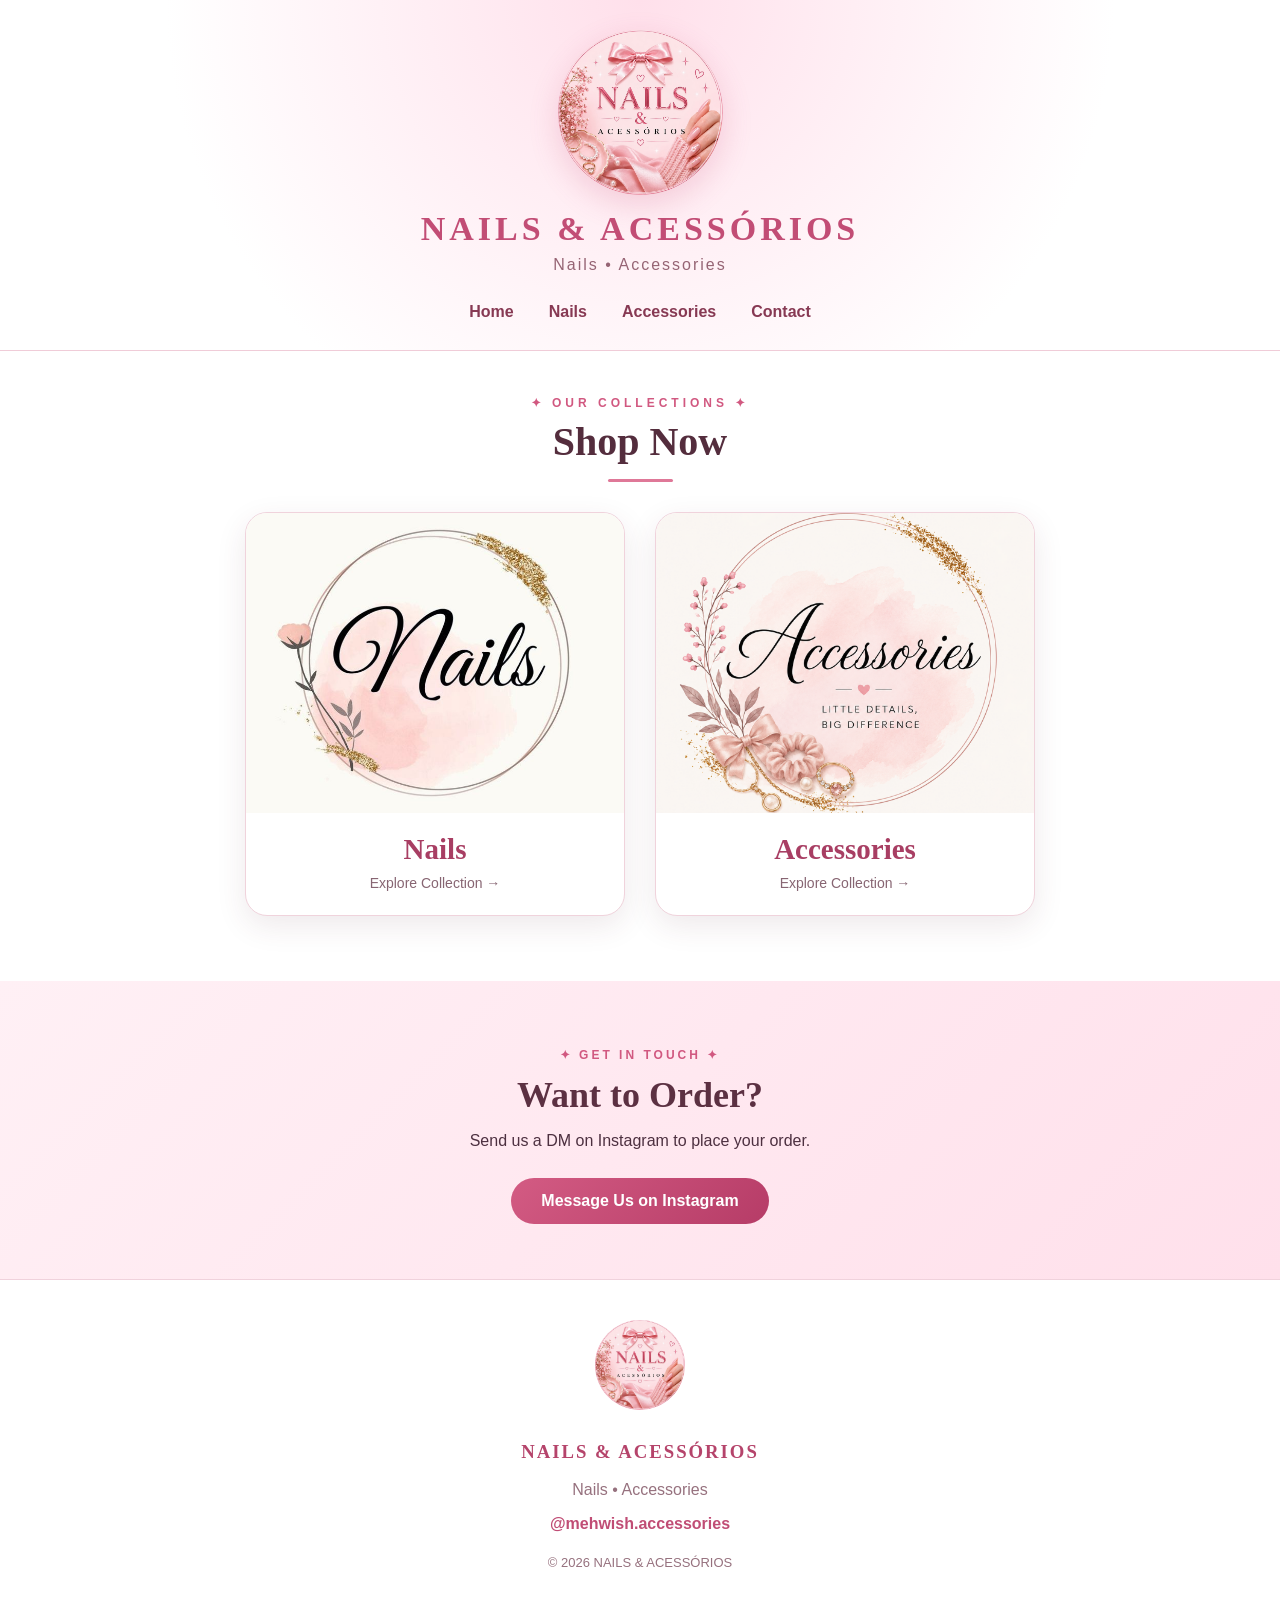
==== commit cfb61483: "Update homepage layout and styles Refactor homepage structure and styling for better organization an" ====
--- a/index.html
+++ b/index.html
@@ -15,10 +15,300 @@
     rel="stylesheet"
     href="style.css">
 
+
+  <!-- HOMEPAGE-ONLY STYLING -->
+
+  <style>
+
+    .homepage-collections {
+      width: 100%;
+      padding: 45px 20px 65px;
+      background: #ffffff;
+    }
+
+    .homepage-title {
+      text-align: center;
+      margin-bottom: 30px;
+    }
+
+    .homepage-title p {
+      color: #d15880;
+      letter-spacing: 4px;
+      font-size: 12px;
+      font-weight: bold;
+      margin: 0 0 8px;
+    }
+
+    .homepage-title h2 {
+      margin: 0;
+      font-family: Georgia, serif;
+      font-size: 40px;
+      color: #542d3d;
+    }
+
+    .homepage-line {
+      width: 65px;
+      height: 3px;
+      margin: 14px auto;
+      border-radius: 10px;
+      background: #df7898;
+    }
+
+
+    /* TWO FOLDERS */
+
+    .homepage-categories {
+      width: 100%;
+      max-width: 850px;
+
+      margin-left: auto;
+      margin-right: auto;
+
+      display: flex;
+
+      flex-direction: row;
+
+      justify-content: center;
+
+      align-items: stretch;
+
+      gap: 30px;
+    }
+
+
+    .homepage-card {
+      width: 380px;
+      max-width: 380px;
+
+      display: block;
+
+      overflow: hidden;
+
+      text-decoration: none;
+
+      background: #ffffff;
+
+      border: 1px solid #f0d3dc;
+
+      border-radius: 22px;
+
+      box-shadow:
+        0 10px 30px
+        rgba(89, 42, 60, 0.10);
+
+      transition: 0.3s;
+    }
+
+
+    .homepage-card:hover {
+      transform: translateY(-7px);
+
+      box-shadow:
+        0 20px 40px
+        rgba(196, 77, 119, 0.18);
+    }
+
+
+    .homepage-card-image {
+      width: 100%;
+      height: 300px;
+
+      overflow: hidden;
+
+      background: #fff0f5;
+    }
+
+
+    .homepage-card-image img {
+      width: 100%;
+      height: 100%;
+
+      display: block;
+
+      object-fit: cover;
+
+      transition: 0.4s;
+    }
+
+
+    .homepage-card:hover
+    .homepage-card-image img {
+      transform: scale(1.04);
+    }
+
+
+    .homepage-card-content {
+      text-align: center;
+
+      padding: 20px 15px 23px;
+    }
+
+
+    .homepage-card-content h3 {
+      margin: 0 0 8px;
+
+      font-family: Georgia, serif;
+
+      font-size: 29px;
+
+      color: #a83e63;
+    }
+
+
+    .homepage-card-content span {
+      color: #876572;
+
+      font-size: 14px;
+    }
+
+
+    /* CONTACT */
+
+    .homepage-contact {
+      padding: 55px 20px;
+
+      text-align: center;
+
+      background:
+        linear-gradient(
+          135deg,
+          #fff0f5,
+          #ffe0eb
+        );
+    }
+
+
+    .homepage-contact p:first-child {
+      color: #d15880;
+
+      letter-spacing: 3px;
+
+      font-size: 12px;
+
+      font-weight: bold;
+    }
+
+
+    .homepage-contact h2 {
+      margin: 8px 0;
+
+      font-family: Georgia, serif;
+
+      font-size: 36px;
+
+      color: #5c3042;
+    }
+
+
+    .homepage-contact-button {
+      display: inline-block;
+
+      margin-top: 12px;
+
+      padding: 14px 30px;
+
+      color: white;
+
+      text-decoration: none;
+
+      font-weight: bold;
+
+      border-radius: 30px;
+
+      background:
+        linear-gradient(
+          135deg,
+          #d35b83,
+          #b63c67
+        );
+    }
+
+
+    /* LAPTOP */
+
+    @media (min-width: 801px) {
+
+      .homepage-categories {
+
+        flex-direction: row;
+
+        justify-content: center;
+
+      }
+
+    }
+
+
+    /* PHONE */
+
+    @media (max-width: 800px) {
+
+      .homepage-collections {
+        padding: 35px 15px 50px;
+      }
+
+      .homepage-title h2 {
+        font-size: 34px;
+      }
+
+      .homepage-categories {
+
+        width: 100%;
+
+        flex-direction: column;
+
+        align-items: center;
+
+        justify-content: center;
+
+        gap: 25px;
+
+      }
+
+      .homepage-card {
+
+        width: 92%;
+
+        max-width: 400px;
+
+      }
+
+      .homepage-card-image {
+
+        height: 300px;
+
+      }
+
+    }
+
+
+    /* SMALL PHONE */
+
+    @media (max-width: 450px) {
+
+      .homepage-card {
+
+        width: 94%;
+
+      }
+
+      .homepage-card-image {
+
+        height: 270px;
+
+      }
+
+    }
+
+  </style>
+
 </head>
 
+
 <body>
 
+
+<!-- ================= HEADER ================= -->
 
 <header>
 
@@ -27,14 +317,17 @@
     class="logo"
     alt="NAILS & ACESSÓRIOS">
 
+
   <h1>
     NAILS & ACESSÓRIOS
   </h1>
 
+
   <p class="tagline">
     Nails • Accessories
   </p>
 
+
   <nav>
 
     <a href="index.html">
@@ -59,12 +352,13 @@
 
 
 
+<!-- ================= COLLECTIONS ================= -->
+
 <section
-  class="collections"
-  id="collections">
-
-
-  <div class="section-heading">
+  class="homepage-collections">
+
+
+  <div class="homepage-title">
 
     <p>
       ✦ OUR COLLECTIONS ✦
@@ -74,30 +368,32 @@
       Shop Now
     </h2>
 
-    <div class="line"></div>
+    <div class="homepage-line"></div>
 
   </div>
 
 
 
-  <div class="category-grid">
+  <div class="homepage-categories">
 
 
     <!-- NAILS -->
 
     <a
       href="nails/index.html"
-      class="category-card">
-
-      <div class="category-image">
+      class="homepage-card">
+
+
+      <div class="homepage-card-image">
 
         <img
           src="images/nails-cover.jpg"
-          alt="Nails">
+          alt="Nails Collection">
 
       </div>
 
-      <div class="category-content">
+
+      <div class="homepage-card-content">
 
         <h3>
           Nails
@@ -109,6 +405,7 @@
 
       </div>
 
+
     </a>
 
 
@@ -117,17 +414,19 @@
 
     <a
       href="accessories/index.html"
-      class="category-card">
-
-      <div class="category-image">
+      class="homepage-card">
+
+
+      <div class="homepage-card-image">
 
         <img
           src="images/accessories-cover.jpg"
-          alt="Accessories">
+          alt="Accessories Collection">
 
       </div>
 
-      <div class="category-content">
+
+      <div class="homepage-card-content">
 
         <h3>
           Accessories
@@ -139,6 +438,7 @@
 
       </div>
 
+
     </a>
 
 
@@ -148,49 +448,63 @@
 
 
 
+<!-- ================= CONTACT ================= -->
+
 <section
-  class="contact"
+  class="homepage-contact"
   id="contact">
 
-  <div class="contact-inner">
-
-    <p>
-      ✦ GET IN TOUCH ✦
-    </p>
-
-    <h2>
-      Want to Order?
-    </h2>
-
-    <p>
-      Send us a DM on Instagram.
-    </p>
-
-    <a
-      href="https://www.instagram.com/mehwish.accessories/"
-      class="contact-button"
-      target="_blank">
-
-      Message Us
-
-    </a>
-
-  </div>
+
+  <p>
+    ✦ GET IN TOUCH ✦
+  </p>
+
+
+  <h2>
+    Want to Order?
+  </h2>
+
+
+  <p>
+    Send us a DM on Instagram
+    to place your order.
+  </p>
+
+
+  <a
+    href="https://www.instagram.com/mehwish.accessories/"
+    class="homepage-contact-button"
+    target="_blank">
+
+    Message Us on Instagram
+
+  </a>
+
 
 </section>
 
 
 
+<!-- ================= FOOTER ================= -->
+
 <footer>
+
 
   <img
     src="images/logo.jpg"
     alt="NAILS & ACESSÓRIOS">
 
+
   <h3>
     NAILS & ACESSÓRIOS
   </h3>
 
+
+  <p>
+    Nails • Accessories
+  </p>
+
+
   <a
     href="https://www.instagram.com/mehwish.accessories/"
     target="_blank">
@@ -199,10 +513,12 @@
 
   </a>
 
+
   <p class="copyright">
     © 2026 NAILS & ACESSÓRIOS
   </p>
 
+
 </footer>
 
 
--- a/style.css
+++ b/style.css
@@ -1,629 +1,267 @@
-*{
-  box-sizing:border-box;
-}
-
-html{
-  scroll-behavior:smooth;
-}
-
-body{
-  margin:0;
-  font-family:Arial, Helvetica, sans-serif;
-  background:#fffafb;
-  color:#432a35;
-}
-
-
-/* =========================
-   HEADER
-========================= */
-
-header{
-  text-align:center;
-  padding:30px 20px 20px;
-
-  background:
-    radial-gradient(
-      circle at top,
-      #ffe0eb,
-      #ffffff 65%
-    );
-
-  border-bottom:1px solid #f0c8d6;
-}
-
-.logo{
-  width:170px;
-  height:170px;
-
-  object-fit:cover;
-
-  border-radius:50%;
-
-  display:block;
-
-  margin:0 auto 15px;
+* {
+  box-sizing: border-box;
+}
+
+html {
+  scroll-behavior: smooth;
+}
+
+body {
+  margin: 0;
+  font-family: Arial, Helvetica, sans-serif;
+  color: #4d3040;
+  background: #fffafb;
+}
+
+
+/* ================= HEADER ================= */
+
+header {
+  text-align: center;
+  padding: 30px 20px 20px;
+  background: radial-gradient(circle at top, #ffe0eb, #ffffff 65%);
+  border-bottom: 1px solid #f0ccd8;
+}
+
+.logo {
+  width: 165px;
+  height: 165px;
+  object-fit: cover;
+  border-radius: 50%;
+  display: block;
+  margin: 0 auto 15px;
+  box-shadow: 0 10px 30px rgba(200, 75, 115, 0.20);
+}
+
+header h1 {
+  margin: 5px 0;
+  font-family: Georgia, serif;
+  font-size: 34px;
+  letter-spacing: 4px;
+  color: #c24d75;
+}
+
+.tagline {
+  margin: 8px 0 20px;
+  color: #966474;
+  letter-spacing: 2px;
+}
+
+
+/* ================= NAVIGATION ================= */
+
+nav {
+  display: flex;
+  justify-content: center;
+  align-items: center;
+  flex-wrap: wrap;
+  gap: 5px;
+}
+
+nav a {
+  text-decoration: none;
+  color: #873953;
+  font-weight: bold;
+  padding: 9px 15px;
+  border-radius: 25px;
+  transition: 0.3s;
+}
+
+nav a:hover {
+  background: #f7d3df;
+  color: #b22f59;
+}
+
+
+/* ================= COLLECTIONS ================= */
+
+.collections {
+  width: 100%;
+  padding: 55px 20px 70px;
+  background: #ffffff;
+}
+
+.section-heading {
+  text-align: center;
+  margin-bottom: 35px;
+}
+
+.section-heading p {
+  color: #d15880;
+  letter-spacing: 4px;
+  font-size: 13px;
+  font-weight: bold;
+  margin-bottom: 8px;
+}
+
+.section-heading h2 {
+  margin: 8px 0;
+  font-family: Georgia, serif;
+  font-size: 42px;
+  color: #542d3d;
+}
+
+.line {
+  width: 70px;
+  height: 3px;
+  margin: 15px auto;
+  border-radius: 10px;
+  background: #df7898;
+}
+
+
+/* ================= CATEGORY BOXES ================= */
+
+.category-grid {
+  width: 100%;
+  max-width: 850px;
+  margin: 0 auto;
+
+  display: flex;
+  justify-content: center;
+  align-items: stretch;
+
+  gap: 35px;
+}
+
+.category-card {
+  width: 380px;
+  max-width: 100%;
+
+  display: block;
+
+  overflow: hidden;
+
+  text-decoration: none;
+
+  color: #432a35;
+
+  background: #ffffff;
+
+  border-radius: 24px;
+
+  border: 1px solid #f0d3dc;
 
   box-shadow:
-    0 8px 30px rgba(207,75,119,.22);
-}
-
-header h1{
-  margin:5px 0;
-
-  font-family:Georgia,serif;
-
-  font-size:34px;
-
-  letter-spacing:4px;
-
-  color:#c54c76;
-}
-
-.tagline{
-  color:#9b6677;
-
-  margin:8px 0 20px;
-
-  letter-spacing:2px;
-}
-
-
-/* =========================
-   NAVIGATION
-========================= */
-
-nav{
-  margin-top:15px;
-}
-
-nav a{
-  display:inline-block;
-
-  text-decoration:none;
-
-  color:#963b5d;
-
-  font-weight:bold;
-
-  margin:5px 12px;
-
-  padding:8px 13px;
-
-  border-radius:25px;
-
-  transition:.3s;
-}
-
-nav a:hover{
-  background:#f8d5e1;
-
-  color:#b72e5b;
-}
-
-
-/* =========================
-   HERO
-========================= */
-
-.hero{
-  min-height:520px;
-
-  display:flex;
-
-  align-items:center;
-
-  justify-content:center;
-
-  text-align:center;
-
-  padding:70px 20px;
-
-  position:relative;
-
-  overflow:hidden;
-
-  background:
-
-    radial-gradient(
-      circle at 15% 25%,
-      rgba(255,180,205,.45),
-      transparent 30%
-    ),
-
-    radial-gradient(
-      circle at 85% 75%,
-      rgba(255,210,225,.55),
-      transparent 30%
-    ),
-
-    linear-gradient(
-      135deg,
-      #ffffff,
-      #fff0f5,
-      #ffffff
-    );
-}
-
-.hero::before{
-  content:"♡";
-
-  position:absolute;
-
-  left:-50px;
-
-  top:-80px;
-
-  font-size:280px;
-
-  color:rgba(215,91,132,.06);
-}
-
-.hero::after{
-  content:"✦";
-
-  position:absolute;
-
-  right:-60px;
-
-  bottom:-120px;
-
-  font-size:320px;
-
-  color:rgba(215,91,132,.06);
-}
-
-.hero-content{
-  max-width:720px;
-
-  position:relative;
-
-  z-index:2;
-}
-
-.small-title{
-  color:#c44d76;
-
-  font-weight:bold;
-
-  letter-spacing:4px;
-}
-
-.hero h2{
-  font-family:Georgia,serif;
-
-  font-size:58px;
-
-  line-height:1.1;
-
-  margin:15px 0;
-
-  color:#542d3d;
-}
-
-.hero h2 span{
-  display:block;
-
-  color:#d35b83;
-
-  font-style:italic;
-}
-
-.hero p{
-  color:#765966;
-
-  font-size:17px;
-
-  line-height:1.7;
-}
-
-.hero-button{
-  display:inline-block;
-
-  margin-top:20px;
-
-  padding:14px 32px;
-
-  background:
-    linear-gradient(
-      135deg,
-      #d95d86,
-      #b83e68
-    );
-
-  color:white;
-
-  text-decoration:none;
-
-  border-radius:30px;
-
-  font-weight:bold;
+    0 12px 35px rgba(89, 42, 60, 0.10);
+
+  transition: 0.35s;
+}
+
+.category-card:hover {
+  transform: translateY(-8px);
 
   box-shadow:
-    0 8px 20px rgba(184,62,104,.25);
-
-  transition:.3s;
-}
-
-.hero-button:hover{
-  transform:translateY(-4px);
-
-  box-shadow:
-    0 13px 28px rgba(184,62,104,.35);
-}
-
-
-/* =========================
-   SECTION HEADING
-========================= */
-
-.category-section{
-  padding:75px 25px;
-
-  background:#ffffff;
-}
-
-.section-heading{
-  text-align:center;
-
-  margin-bottom:45px;
-}
-
-.section-heading p{
-  color:#d15980;
-
-  letter-spacing:4px;
-
-  font-size:13px;
-
-  font-weight:bold;
-}
-
-.section-heading h2{
-  font-family:Georgia,serif;
-
-  font-size:43px;
-
-  color:#542d3d;
-
-  margin:8px 0;
-}
-
-.section-heading span{
-  color:#8b6975;
-}
-
-.line{
-  width:70px;
-
-  height:3px;
-
-  background:#df7898;
-
-  margin:15px auto;
-
-  border-radius:10px;
-}
-
-
-/* =========================
-   CATEGORY CARDS
-========================= */
-
-.category-grid{
-  max-width:1200px;
-
-  margin:auto;
-
-  display:grid;
-
-  grid-template-columns:
-    repeat(3,1fr);
-
-  gap:30px;
-}
-
-.category-card{
-  text-decoration:none;
-
-  background:#ffffff;
-
-  border-radius:22px;
-
-  overflow:hidden;
-
-  border:1px solid #f0d3dc;
-
-  box-shadow:
-    0 12px 35px
-    rgba(89,42,60,.10);
-
-  transition:.35s;
-
-  color:#432a35;
-}
-
-.category-card:hover{
-  transform:translateY(-9px);
-
-  box-shadow:
-    0 20px 45px
-    rgba(196,77,119,.18);
-}
-
-.category-image{
-  height:330px;
-
-  overflow:hidden;
-
-  background:#fff1f5;
-}
-
-.category-image img{
-  width:100%;
-
-  height:100%;
-
-  object-fit:cover;
-
-  display:block;
-
-  transition:.5s;
-}
-
-.category-card:hover
-.category-image img{
-  transform:scale(1.05);
-}
-
-.category-content{
-  padding:22px;
-
-  text-align:center;
-}
-
-.category-content p{
-  color:#d05a80;
-
-  font-size:12px;
-
-  font-weight:bold;
-
-  letter-spacing:2px;
-}
-
-.category-content h3{
-  margin:8px 0;
-
-  font-family:Georgia,serif;
-
-  font-size:28px;
-
-  color:#a83e63;
-}
-
-.category-content span{
-  color:#876572;
-
-  font-size:14px;
-}
-
-
-/* FUTURE CATEGORY */
-
-.coming-soon{
-  cursor:default;
-}
-
-.coming-soon:hover{
-  transform:translateY(-5px);
-}
-
-.category-image.future{
-  display:flex;
-
-  align-items:center;
-
-  justify-content:center;
-
-  background:
-    radial-gradient(
-      circle,
-      #ffe4ed,
-      #fff5f8
-    );
-}
-
-.category-image.future span{
-  font-family:Georgia,serif;
-
-  font-size:100px;
-
-  color:#d77a98;
-
-  opacity:.55;
-}
-
-
-/* =========================
-   NAIL PRODUCT PAGE
-========================= */
-
-.products{
-  padding:70px 25px;
-
-  background:#ffffff;
-}
-
-.product-grid{
-  max-width:1250px;
-
-  margin:auto;
-
-  display:grid;
-
-  grid-template-columns:
-    repeat(3,1fr);
-
-  gap:30px;
-}
-
-.product-card{
-  background:white;
-
-  border-radius:20px;
-
-  overflow:hidden;
-
-  border:1px solid #f0d5de;
-
-  box-shadow:
-    0 10px 30px
-    rgba(92,45,62,.10);
-
-  transition:.35s;
-}
-
-.product-card:hover{
-  transform:translateY(-8px);
-
-  box-shadow:
-    0 18px 40px
-    rgba(196,79,120,.18);
-}
-
-.product-card > img{
-  width:100%;
-
-  height:350px;
-
-  object-fit:cover;
-
-  display:block;
-}
-
-.product-info{
-  padding:20px;
-}
-
-.product-info h3{
-  margin:0 0 12px;
-
-  color:#a93e63;
-
-  font-family:Georgia,serif;
-
-  font-size:22px;
-}
-
-.price{
-  color:#c04d75;
-
-  font-weight:bold;
-
-  font-size:18px;
-
-  margin-bottom:7px;
-}
-
-.pieces{
-  color:#765765;
-
-  font-size:14px;
-
-  margin-bottom:12px;
-}
-
-.product-info p{
-  min-height:45px;
-
-  background:#fff5f8;
-
-  border:1px solid #f3d3de;
-
-  border-radius:12px;
-
-  padding:12px;
-
-  color:#765765;
-
-  line-height:1.5;
-}
-
-
-/* =========================
-   INSTAGRAM BUTTON
-========================= */
-
-.buy-button{
-  display:block;
-
-  text-align:center;
-
-  padding:12px;
-
-  margin-top:15px;
-
-  background:
-    linear-gradient(
-      135deg,
-      #d65c85,
-      #b73e68
-    );
-
-  color:white;
-
-  text-decoration:none;
-
-  border-radius:25px;
-
-  font-weight:bold;
-
-  transition:.3s;
-}
-
-.buy-button:hover{
-  background:#a9335b;
-
-  transform:translateY(-2px);
-}
-
-
-/* =========================
-   CONTACT
-========================= */
-
-.contact{
-  text-align:center;
-
-  padding:75px 20px;
+    0 22px 45px rgba(196, 77, 119, 0.20);
+}
+
+
+/* ================= CATEGORY IMAGE ================= */
+
+.category-image {
+  width: 100%;
+  height: 350px;
+
+  overflow: hidden;
+
+  background: #fff0f5;
+}
+
+.category-image img {
+  width: 100%;
+  height: 100%;
+
+  display: block;
+
+  object-fit: cover;
+
+  transition: 0.5s;
+}
+
+.category-card:hover .category-image img {
+  transform: scale(1.05);
+}
+
+
+/* ================= CATEGORY TEXT ================= */
+
+.category-content {
+  text-align: center;
+  padding: 23px;
+}
+
+.category-content h3 {
+  margin: 5px 0 10px;
+
+  font-family: Georgia, serif;
+
+  font-size: 30px;
+
+  color: #a83e63;
+}
+
+.category-content span {
+  color: #876572;
+  font-size: 14px;
+}
+
+
+/* ================= CONTACT ================= */
+
+.contact {
+  width: 100%;
+
+  padding: 65px 20px;
+
+  text-align: center;
 
   background:
     linear-gradient(
       135deg,
       #fff0f5,
-      #ffe1eb
+      #ffe0eb
     );
 }
 
-.contact h2{
-  font-family:Georgia,serif;
-
-  color:#642d42;
-
-  font-size:36px;
-}
-
-.contact p{
-  color:#765765;
-}
-
-.contact-button{
-  display:inline-block;
-
-  margin-top:15px;
-
-  padding:14px 30px;
+.contact-inner {
+  max-width: 650px;
+  margin: auto;
+}
+
+.contact-inner p:first-child {
+  color: #d15880;
+
+  letter-spacing: 3px;
+
+  font-size: 13px;
+
+  font-weight: bold;
+}
+
+.contact h2 {
+  margin: 10px 0;
+
+  font-family: Georgia, serif;
+
+  font-size: 40px;
+
+  color: #5c3042;
+}
+
+.contact-button {
+  display: inline-block;
+
+  margin-top: 15px;
+
+  padding: 15px 32px;
+
+  color: white;
+
+  text-decoration: none;
+
+  font-weight: bold;
+
+  border-radius: 30px;
 
   background:
     linear-gradient(
@@ -632,136 +270,172 @@
       #b63c67
     );
 
-  color:white;
-
-  text-decoration:none;
-
-  border-radius:25px;
-
-  font-weight:bold;
-
-  box-shadow:
-    0 8px 20px
-    rgba(182,60,103,.2);
-}
-
-.contact-button:hover{
-  transform:translateY(-2px);
-}
-
-
-/* =========================
-   FOOTER
-========================= */
-
-footer{
-  text-align:center;
-
-  padding:40px 20px;
-
-  background:#ffffff;
-
-  border-top:1px solid #f1d2dc;
-}
-
-footer img{
-  width:90px;
-
-  height:90px;
-
-  object-fit:cover;
-
-  border-radius:50%;
-}
-
-footer p{
-  color:#96717e;
-}
-
-footer a{
-  color:#c04d75;
-
-  font-weight:bold;
-
-  text-decoration:none;
-}
-
-
-/* =========================
-   TABLET
-========================= */
-
-@media(max-width:900px){
-
-  .category-grid{
-    grid-template-columns:
-      repeat(2,1fr);
-  }
-
-  .product-grid{
-    grid-template-columns:
-      repeat(2,1fr);
-  }
-
-  .hero h2{
-    font-size:46px;
-  }
-
-}
-
-
-/* =========================
-   PHONE
-========================= */
-
-@media(max-width:600px){
-
-  header h1{
-    font-size:25px;
-
-    letter-spacing:2px;
-  }
-
-  .logo{
-    width:140px;
-
-    height:140px;
-  }
-
-  nav a{
-    margin:3px;
-  }
-
-  .hero{
-    min-height:430px;
-  }
-
-  .hero h2{
-    font-size:38px;
-  }
-
-  .hero p{
-    font-size:15px;
-  }
-
-  .category-section{
-    padding:55px 15px;
-  }
-
-  .section-heading h2{
-    font-size:34px;
-  }
-
-  .category-grid{
-    grid-template-columns:1fr;
-  }
-
-  .product-grid{
-    grid-template-columns:1fr;
-  }
-
-  .product-card > img{
-    height:380px;
-  }
-
-}
+  transition: 0.3s;
+}
+
+.contact-button:hover {
+  transform: translateY(-3px);
+}
+
+
+/* ================= FOOTER ================= */
+
+footer {
+  text-align: center;
+
+  padding: 40px 20px;
+
+  background: #ffffff;
+
+  border-top: 1px solid #f0d2dc;
+}
+
+footer img {
+  width: 90px;
+  height: 90px;
+
+  object-fit: cover;
+
+  border-radius: 50%;
+
+  margin-bottom: 8px;
+}
+
+footer h3 {
+  color: #b5446b;
+
+  font-family: Georgia, serif;
+
+  letter-spacing: 2px;
+}
+
+footer p {
+  color: #96717e;
+}
+
+footer a {
+  color: #c04d75;
+
+  text-decoration: none;
+
+  font-weight: bold;
+}
+
+footer .copyright {
+  margin-top: 22px;
+
+  font-size: 13px;
+}
+
+
+/* ================= LAPTOP / DESKTOP ================= */
+
+@media (min-width: 801px) {
+
+  .category-grid {
+    width: 100%;
+    max-width: 850px;
+
+    margin-left: auto;
+    margin-right: auto;
+
+    display: flex;
+
+    justify-content: center;
+
+    align-items: stretch;
+  }
+
+  .category-card {
+    flex: 0 0 380px;
+  }
+
+}
+
+
+/* ================= TABLET ================= */
+
+@media (max-width: 800px) {
+
+  .category-grid {
+    width: 100%;
+
+    margin-left: auto;
+    margin-right: auto;
+
+    display: flex;
+
+    flex-direction: column;
+
+    align-items: center;
+
+    justify-content: center;
+
+    gap: 25px;
+  }
+
+  .category-card {
+    width: 90%;
+    max-width: 420px;
+  }
+
+}
+
+
+/* ================= PHONE ================= */
+
+@media (max-width: 500px) {
+
+  header {
+    padding-top: 22px;
+  }
+
+  .logo {
+    width: 135px;
+    height: 135px;
+  }
+
+  header h1 {
+    font-size: 24px;
+    letter-spacing: 2px;
+  }
+
+  .tagline {
+    font-size: 13px;
+  }
+
+  nav a {
+    padding: 8px 11px;
+    font-size: 13px;
+  }
+
+  .collections {
+    padding: 40px 15px 55px;
+  }
+
+  .section-heading h2 {
+    font-size: 34px;
+  }
+
+  .category-card {
+    width: 92%;
+    max-width: 380px;
+  }
+
+  .category-image {
+    height: 320px;
+  }
+
+  .category-content h3 {
+    font-size: 27px;
+  }
+
+  .contact {
+    padding: 50px 18px;
+  }
+
+  .contact h2 {
+    font-size: 34px;
+  }
+
+}
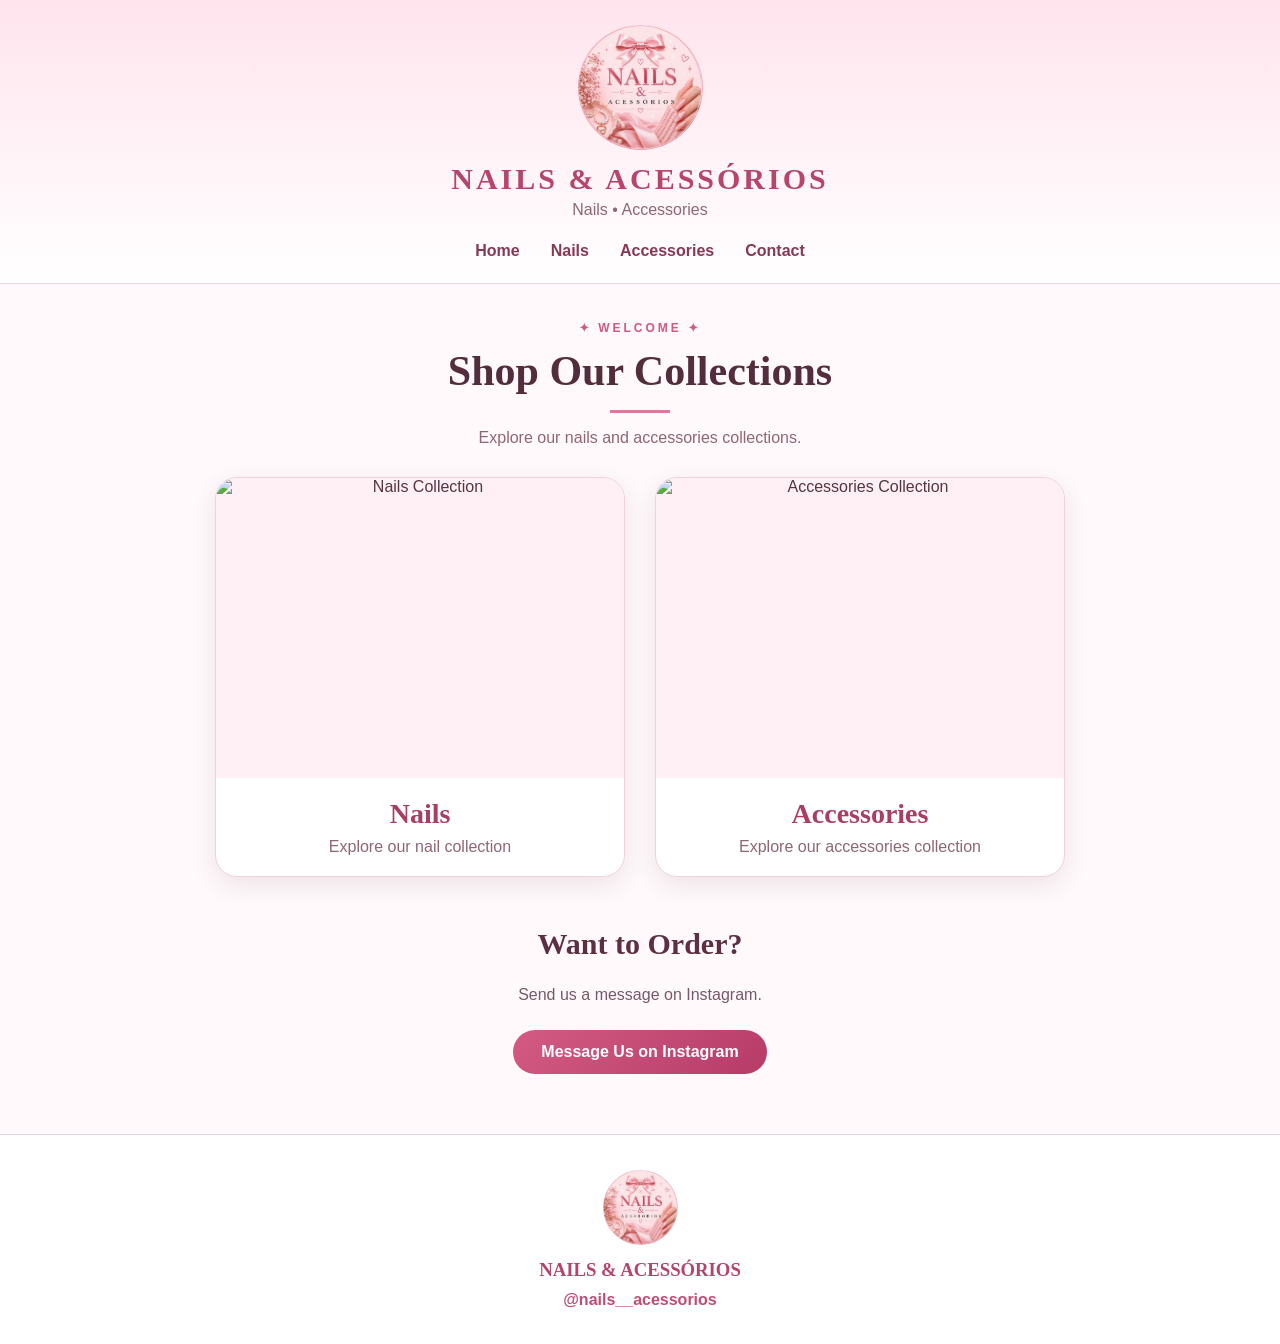
==== commit aaac9536: "Refactor index.html for improved structure and styling" ====
--- a/index.html
+++ b/index.html
@@ -1,527 +1,468 @@
 <!DOCTYPE html>
 <html lang="en">
-
 <head>
-
-  <meta charset="UTF-8">
-
-  <meta
-    name="viewport"
-    content="width=device-width, initial-scale=1.0">
-
-  <title>NAILS & ACESSÓRIOS</title>
-
-  <link
-    rel="stylesheet"
-    href="style.css">
-
-
-  <!-- HOMEPAGE-ONLY STYLING -->
-
-  <style>
-
-    .homepage-collections {
-      width: 100%;
-      padding: 45px 20px 65px;
-      background: #ffffff;
-    }
-
-    .homepage-title {
-      text-align: center;
-      margin-bottom: 30px;
-    }
-
-    .homepage-title p {
-      color: #d15880;
-      letter-spacing: 4px;
-      font-size: 12px;
-      font-weight: bold;
-      margin: 0 0 8px;
-    }
-
-    .homepage-title h2 {
-      margin: 0;
-      font-family: Georgia, serif;
-      font-size: 40px;
-      color: #542d3d;
-    }
-
-    .homepage-line {
-      width: 65px;
-      height: 3px;
-      margin: 14px auto;
-      border-radius: 10px;
-      background: #df7898;
-    }
-
-
-    /* TWO FOLDERS */
-
-    .homepage-categories {
-      width: 100%;
-      max-width: 850px;
-
-      margin-left: auto;
-      margin-right: auto;
-
-      display: flex;
-
-      flex-direction: row;
-
-      justify-content: center;
-
-      align-items: stretch;
-
-      gap: 30px;
-    }
-
-
-    .homepage-card {
-      width: 380px;
-      max-width: 380px;
-
-      display: block;
-
-      overflow: hidden;
-
-      text-decoration: none;
-
-      background: #ffffff;
-
-      border: 1px solid #f0d3dc;
-
-      border-radius: 22px;
-
-      box-shadow:
-        0 10px 30px
-        rgba(89, 42, 60, 0.10);
-
-      transition: 0.3s;
-    }
-
-
-    .homepage-card:hover {
-      transform: translateY(-7px);
-
-      box-shadow:
-        0 20px 40px
-        rgba(196, 77, 119, 0.18);
-    }
-
-
-    .homepage-card-image {
-      width: 100%;
-      height: 300px;
-
-      overflow: hidden;
-
-      background: #fff0f5;
-    }
-
-
-    .homepage-card-image img {
-      width: 100%;
-      height: 100%;
-
-      display: block;
-
-      object-fit: cover;
-
-      transition: 0.4s;
-    }
-
-
-    .homepage-card:hover
-    .homepage-card-image img {
-      transform: scale(1.04);
-    }
-
-
-    .homepage-card-content {
-      text-align: center;
-
-      padding: 20px 15px 23px;
-    }
-
-
-    .homepage-card-content h3 {
-      margin: 0 0 8px;
-
-      font-family: Georgia, serif;
-
-      font-size: 29px;
-
-      color: #a83e63;
-    }
-
-
-    .homepage-card-content span {
-      color: #876572;
-
-      font-size: 14px;
-    }
-
-
-    /* CONTACT */
-
-    .homepage-contact {
-      padding: 55px 20px;
-
-      text-align: center;
-
-      background:
-        linear-gradient(
-          135deg,
-          #fff0f5,
-          #ffe0eb
-        );
-    }
-
-
-    .homepage-contact p:first-child {
-      color: #d15880;
-
-      letter-spacing: 3px;
-
-      font-size: 12px;
-
-      font-weight: bold;
-    }
-
-
-    .homepage-contact h2 {
-      margin: 8px 0;
-
-      font-family: Georgia, serif;
-
-      font-size: 36px;
-
-      color: #5c3042;
-    }
-
-
-    .homepage-contact-button {
-      display: inline-block;
-
-      margin-top: 12px;
-
-      padding: 14px 30px;
-
-      color: white;
-
-      text-decoration: none;
-
-      font-weight: bold;
-
-      border-radius: 30px;
-
-      background:
-        linear-gradient(
-          135deg,
-          #d35b83,
-          #b63c67
-        );
-    }
-
-
-    /* LAPTOP */
-
-    @media (min-width: 801px) {
-
-      .homepage-categories {
-
-        flex-direction: row;
-
-        justify-content: center;
-
-      }
-
-    }
-
-
-    /* PHONE */
-
-    @media (max-width: 800px) {
-
-      .homepage-collections {
-        padding: 35px 15px 50px;
-      }
-
-      .homepage-title h2 {
+<meta charset="UTF-8">
+<meta name="viewport" content="width=device-width, initial-scale=1.0">
+
+<title>NAILS & ACESSÓRIOS</title>
+
+<style>
+
+* {
+    box-sizing: border-box;
+}
+
+body {
+    margin: 0;
+    font-family: Arial, sans-serif;
+    color: #543542;
+    background: #fff9fb;
+}
+
+/* HEADER */
+
+header {
+    text-align: center;
+    padding: 25px 15px 15px;
+    background: linear-gradient(180deg, #ffe4ed, #ffffff);
+    border-bottom: 1px solid #f1d1dc;
+}
+
+.logo {
+    width: 125px;
+    height: 125px;
+    object-fit: cover;
+    border-radius: 50%;
+    display: block;
+    margin: 0 auto;
+}
+
+header h1 {
+    font-family: Georgia, serif;
+    color: #b7446b;
+    font-size: 30px;
+    letter-spacing: 3px;
+    margin: 12px 0 5px;
+}
+
+.tagline {
+    color: #8e6675;
+    margin: 5px 0 15px;
+}
+
+/* NAVIGATION */
+
+nav {
+    display: flex;
+    justify-content: center;
+    align-items: center;
+    flex-wrap: wrap;
+    gap: 5px;
+}
+
+nav a {
+    text-decoration: none;
+    color: #873953;
+    font-weight: bold;
+    padding: 8px 13px;
+    border-radius: 20px;
+}
+
+nav a:hover {
+    background: #f8d4df;
+}
+
+/* MAIN */
+
+main {
+    text-align: center;
+    padding: 25px 15px 60px;
+}
+
+.intro {
+    max-width: 700px;
+    margin: 0 auto 30px;
+}
+
+.intro p:first-child {
+    color: #d15880;
+    font-size: 12px;
+    font-weight: bold;
+    letter-spacing: 3px;
+}
+
+.intro h2 {
+    font-family: Georgia, serif;
+    color: #542d3d;
+    font-size: 42px;
+    margin: 8px 0;
+}
+
+.line {
+    width: 60px;
+    height: 3px;
+    background: #df7898;
+    margin: 15px auto;
+}
+
+.intro p:last-child {
+    color: #8e6675;
+}
+
+/* CATEGORY FOLDERS */
+
+.categories {
+    width: 100%;
+    max-width: 850px;
+    margin: 0 auto;
+    display: grid;
+    grid-template-columns: repeat(2, minmax(250px, 1fr));
+    gap: 30px;
+    justify-content: center;
+    align-items: stretch;
+}
+
+.category-card {
+    display: block;
+    background: #ffffff;
+    border: 1px solid #efd2dc;
+    border-radius: 22px;
+    overflow: hidden;
+    text-decoration: none;
+    color: #543542;
+    box-shadow: 0 8px 25px rgba(90, 40, 60, 0.10);
+    transition: 0.3s ease;
+}
+
+.category-card:hover {
+    transform: translateY(-7px);
+    box-shadow: 0 12px 30px rgba(90, 40, 60, 0.16);
+}
+
+.category-image {
+    width: 100%;
+    height: 300px;
+    overflow: hidden;
+    background: #fff0f5;
+}
+
+.category-image img {
+    width: 100%;
+    height: 100%;
+    object-fit: cover;
+    display: block;
+}
+
+.category-info {
+    padding: 20px;
+    text-align: center;
+}
+
+.category-info h2 {
+    font-family: Georgia, serif;
+    font-size: 28px;
+    color: #a83e63;
+    margin: 0 0 8px;
+}
+
+.category-info p {
+    margin: 0;
+    color: #8e6675;
+}
+
+/* INSTAGRAM */
+
+.instagram {
+    margin-top: 50px;
+    text-align: center;
+}
+
+.instagram h2 {
+    font-family: Georgia, serif;
+    color: #5c3042;
+    font-size: 30px;
+}
+
+.instagram p {
+    color: #765966;
+}
+
+.instagram-button {
+    display: inline-block;
+    margin-top: 10px;
+    padding: 13px 28px;
+    border-radius: 25px;
+    background: linear-gradient(135deg, #d35b83, #b63c67);
+    color: white;
+    text-decoration: none;
+    font-weight: bold;
+}
+
+.instagram-button:hover {
+    opacity: 0.9;
+}
+
+/* FOOTER */
+
+footer {
+    text-align: center;
+    padding: 35px 20px;
+    background: white;
+    border-top: 1px solid #f1d1dc;
+}
+
+footer img {
+    width: 75px;
+    height: 75px;
+    object-fit: cover;
+    border-radius: 50%;
+}
+
+footer h3 {
+    font-family: Georgia, serif;
+    color: #b5446b;
+    margin: 10px 0;
+}
+
+footer a {
+    color: #c04d75;
+    text-decoration: none;
+    font-weight: bold;
+}
+
+/* TABLET */
+
+@media (max-width: 750px) {
+
+    .categories {
+        grid-template-columns: 1fr 1fr;
+        gap: 18px;
+    }
+
+    .category-image {
+        height: 240px;
+    }
+
+}
+
+/* PHONE */
+
+@media (max-width: 600px) {
+
+    header {
+        padding-top: 20px;
+    }
+
+    .logo {
+        width: 105px;
+        height: 105px;
+    }
+
+    header h1 {
+        font-size: 23px;
+        letter-spacing: 2px;
+    }
+
+    .intro {
+        padding-top: 5px;
+    }
+
+    .intro h2 {
         font-size: 34px;
-      }
-
-      .homepage-categories {
-
-        width: 100%;
-
-        flex-direction: column;
-
-        align-items: center;
-
-        justify-content: center;
-
-        gap: 25px;
-
-      }
-
-      .homepage-card {
-
-        width: 92%;
-
+    }
+
+    .categories {
+        grid-template-columns: 1fr;
         max-width: 400px;
-
-      }
-
-      .homepage-card-image {
-
-        height: 300px;
-
-      }
-
-    }
-
-
-    /* SMALL PHONE */
-
-    @media (max-width: 450px) {
-
-      .homepage-card {
-
-        width: 94%;
-
-      }
-
-      .homepage-card-image {
-
-        height: 270px;
-
-      }
-
-    }
-
-  </style>
-
+        gap: 22px;
+    }
+
+    .category-image {
+        height: 280px;
+    }
+
+    .category-info h2 {
+        font-size: 26px;
+    }
+
+}
+
+</style>
 </head>
 
 
 <body>
 
 
-<!-- ================= HEADER ================= -->
+<!-- HEADER -->
 
 <header>
 
-  <img
-    src="images/logo.jpg"
-    class="logo"
-    alt="NAILS & ACESSÓRIOS">
-
-
-  <h1>
-    NAILS & ACESSÓRIOS
-  </h1>
-
-
-  <p class="tagline">
-    Nails • Accessories
-  </p>
-
-
-  <nav>
-
-    <a href="index.html">
-      Home
+    <img
+        src="images/logo.jpg"
+        class="logo"
+        alt="NAILS & ACESSÓRIOS">
+
+    <h1>NAILS & ACESSÓRIOS</h1>
+
+    <p class="tagline">
+        Nails • Accessories
+    </p>
+
+    <nav>
+
+        <a href="index.html">
+            Home
+        </a>
+
+        <a href="nails/index.html">
+            Nails
+        </a>
+
+        <a href="accessories/index.html">
+            Accessories
+        </a>
+
+        <a href="#contact">
+            Contact
+        </a>
+
+    </nav>
+
+</header>
+
+
+<!-- MAIN -->
+
+<main>
+
+    <section class="intro">
+
+        <p>✦ WELCOME ✦</p>
+
+        <h2>Shop Our Collections</h2>
+
+        <div class="line"></div>
+
+        <p>
+            Explore our nails and accessories collections.
+        </p>
+
+    </section>
+
+
+    <!-- TWO FOLDERS -->
+
+    <section class="categories">
+
+
+        <!-- NAILS -->
+
+        <a
+            href="nails/index.html"
+            class="category-card">
+
+            <div class="category-image">
+
+                <img
+                    src="images/nails-folder.jpg"
+                    alt="Nails Collection">
+
+            </div>
+
+            <div class="category-info">
+
+                <h2>Nails</h2>
+
+                <p>
+                    Explore our nail collection
+                </p>
+
+            </div>
+
+        </a>
+
+
+        <!-- ACCESSORIES -->
+
+        <a
+            href="accessories/index.html"
+            class="category-card">
+
+            <div class="category-image">
+
+                <img
+                    src="images/accessories-folder.jpg"
+                    alt="Accessories Collection">
+
+            </div>
+
+            <div class="category-info">
+
+                <h2>Accessories</h2>
+
+                <p>
+                    Explore our accessories collection
+                </p>
+
+            </div>
+
+        </a>
+
+
+    </section>
+
+
+    <!-- INSTAGRAM -->
+
+    <section
+        class="instagram"
+        id="contact">
+
+        <h2>Want to Order?</h2>
+
+        <p>
+            Send us a message on Instagram.
+        </p>
+
+        <a
+            href="https://www.instagram.com/nails__acessorios/"
+            target="_blank"
+            rel="noopener noreferrer"
+            class="instagram-button">
+
+            Message Us on Instagram
+
+        </a>
+
+    </section>
+
+</main>
+
+
+<!-- FOOTER -->
+
+<footer>
+
+    <img
+        src="images/logo.jpg"
+        alt="NAILS & ACESSÓRIOS">
+
+    <h3>
+        NAILS & ACESSÓRIOS
+    </h3>
+
+    <a
+        href="https://www.instagram.com/nails__acessorios/"
+        target="_blank"
+        rel="noopener noreferrer">
+
+        @nails__acessorios
+
     </a>
 
-    <a href="nails/index.html">
-      Nails
-    </a>
-
-    <a href="accessories/index.html">
-      Accessories
-    </a>
-
-    <a href="#contact">
-      Contact
-    </a>
-
-  </nav>
-
-</header>
-
-
-
-<!-- ================= COLLECTIONS ================= -->
-
-<section
-  class="homepage-collections">
-
-
-  <div class="homepage-title">
-
-    <p>
-      ✦ OUR COLLECTIONS ✦
-    </p>
-
-    <h2>
-      Shop Now
-    </h2>
-
-    <div class="homepage-line"></div>
-
-  </div>
-
-
-
-  <div class="homepage-categories">
-
-
-    <!-- NAILS -->
-
-    <a
-      href="nails/index.html"
-      class="homepage-card">
-
-
-      <div class="homepage-card-image">
-
-        <img
-          src="images/nails-cover.jpg"
-          alt="Nails Collection">
-
-      </div>
-
-
-      <div class="homepage-card-content">
-
-        <h3>
-          Nails
-        </h3>
-
-        <span>
-          Explore Collection →
-        </span>
-
-      </div>
-
-
-    </a>
-
-
-
-    <!-- ACCESSORIES -->
-
-    <a
-      href="accessories/index.html"
-      class="homepage-card">
-
-
-      <div class="homepage-card-image">
-
-        <img
-          src="images/accessories-cover.jpg"
-          alt="Accessories Collection">
-
-      </div>
-
-
-      <div class="homepage-card-content">
-
-        <h3>
-          Accessories
-        </h3>
-
-        <span>
-          Explore Collection →
-        </span>
-
-      </div>
-
-
-    </a>
-
-
-  </div>
-
-</section>
-
-
-
-<!-- ================= CONTACT ================= -->
-
-<section
-  class="homepage-contact"
-  id="contact">
-
-
-  <p>
-    ✦ GET IN TOUCH ✦
-  </p>
-
-
-  <h2>
-    Want to Order?
-  </h2>
-
-
-  <p>
-    Send us a DM on Instagram
-    to place your order.
-  </p>
-
-
-  <a
-    href="https://www.instagram.com/mehwish.accessories/"
-    class="homepage-contact-button"
-    target="_blank">
-
-    Message Us on Instagram
-
-  </a>
-
-
-</section>
-
-
-
-<!-- ================= FOOTER ================= -->
-
-<footer>
-
-
-  <img
-    src="images/logo.jpg"
-    alt="NAILS & ACESSÓRIOS">
-
-
-  <h3>
-    NAILS & ACESSÓRIOS
-  </h3>
-
-
-  <p>
-    Nails • Accessories
-  </p>
-
-
-  <a
-    href="https://www.instagram.com/mehwish.accessories/"
-    target="_blank">
-
-    @mehwish.accessories
-
-  </a>
-
-
-  <p class="copyright">
-    © 2026 NAILS & ACESSÓRIOS
-  </p>
-
-
 </footer>
 
 
 </body>
-
 </html>
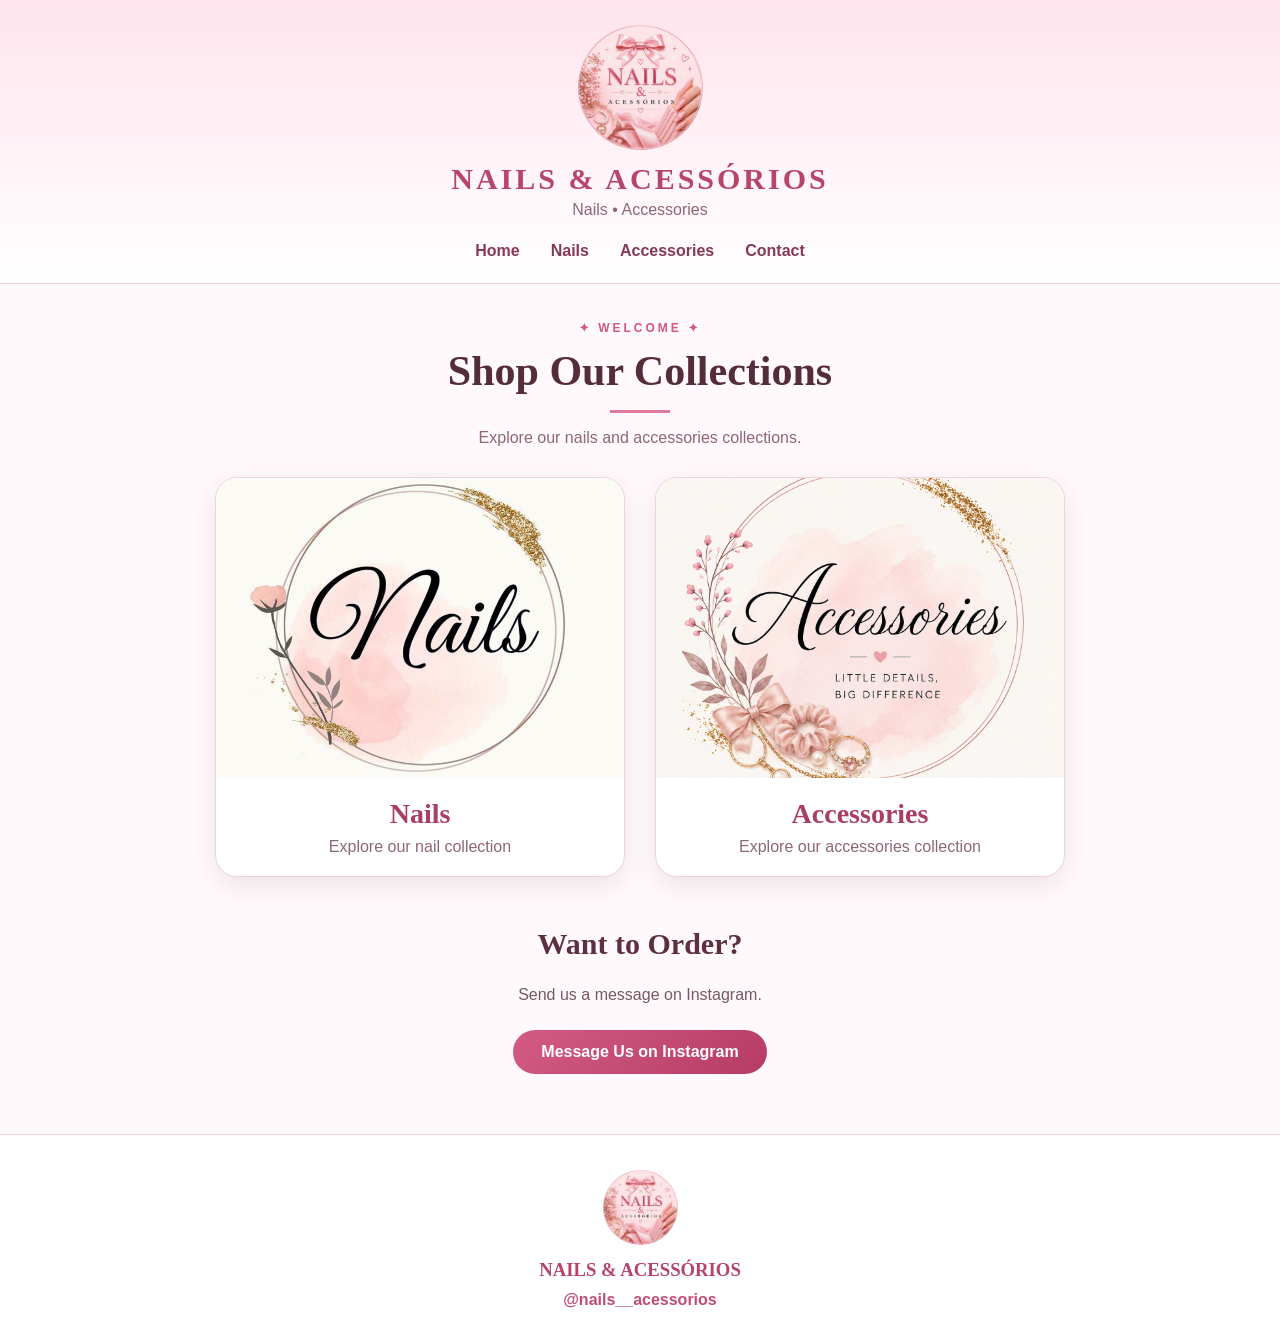
==== commit 0d18ecdc: "Update index.html" ====
--- a/index.html
+++ b/index.html
@@ -365,7 +365,7 @@
             <div class="category-image">
 
                 <img
-                    src="images/nails-folder.jpg"
+                    src="images/nails-cover.jpg"
                     alt="Nails Collection">
 
             </div>
@@ -392,7 +392,7 @@
             <div class="category-image">
 
                 <img
-                    src="images/accessories-folder.jpg"
+                    src="images/accessories-cover.jpg"
                     alt="Accessories Collection">
 
             </div>
